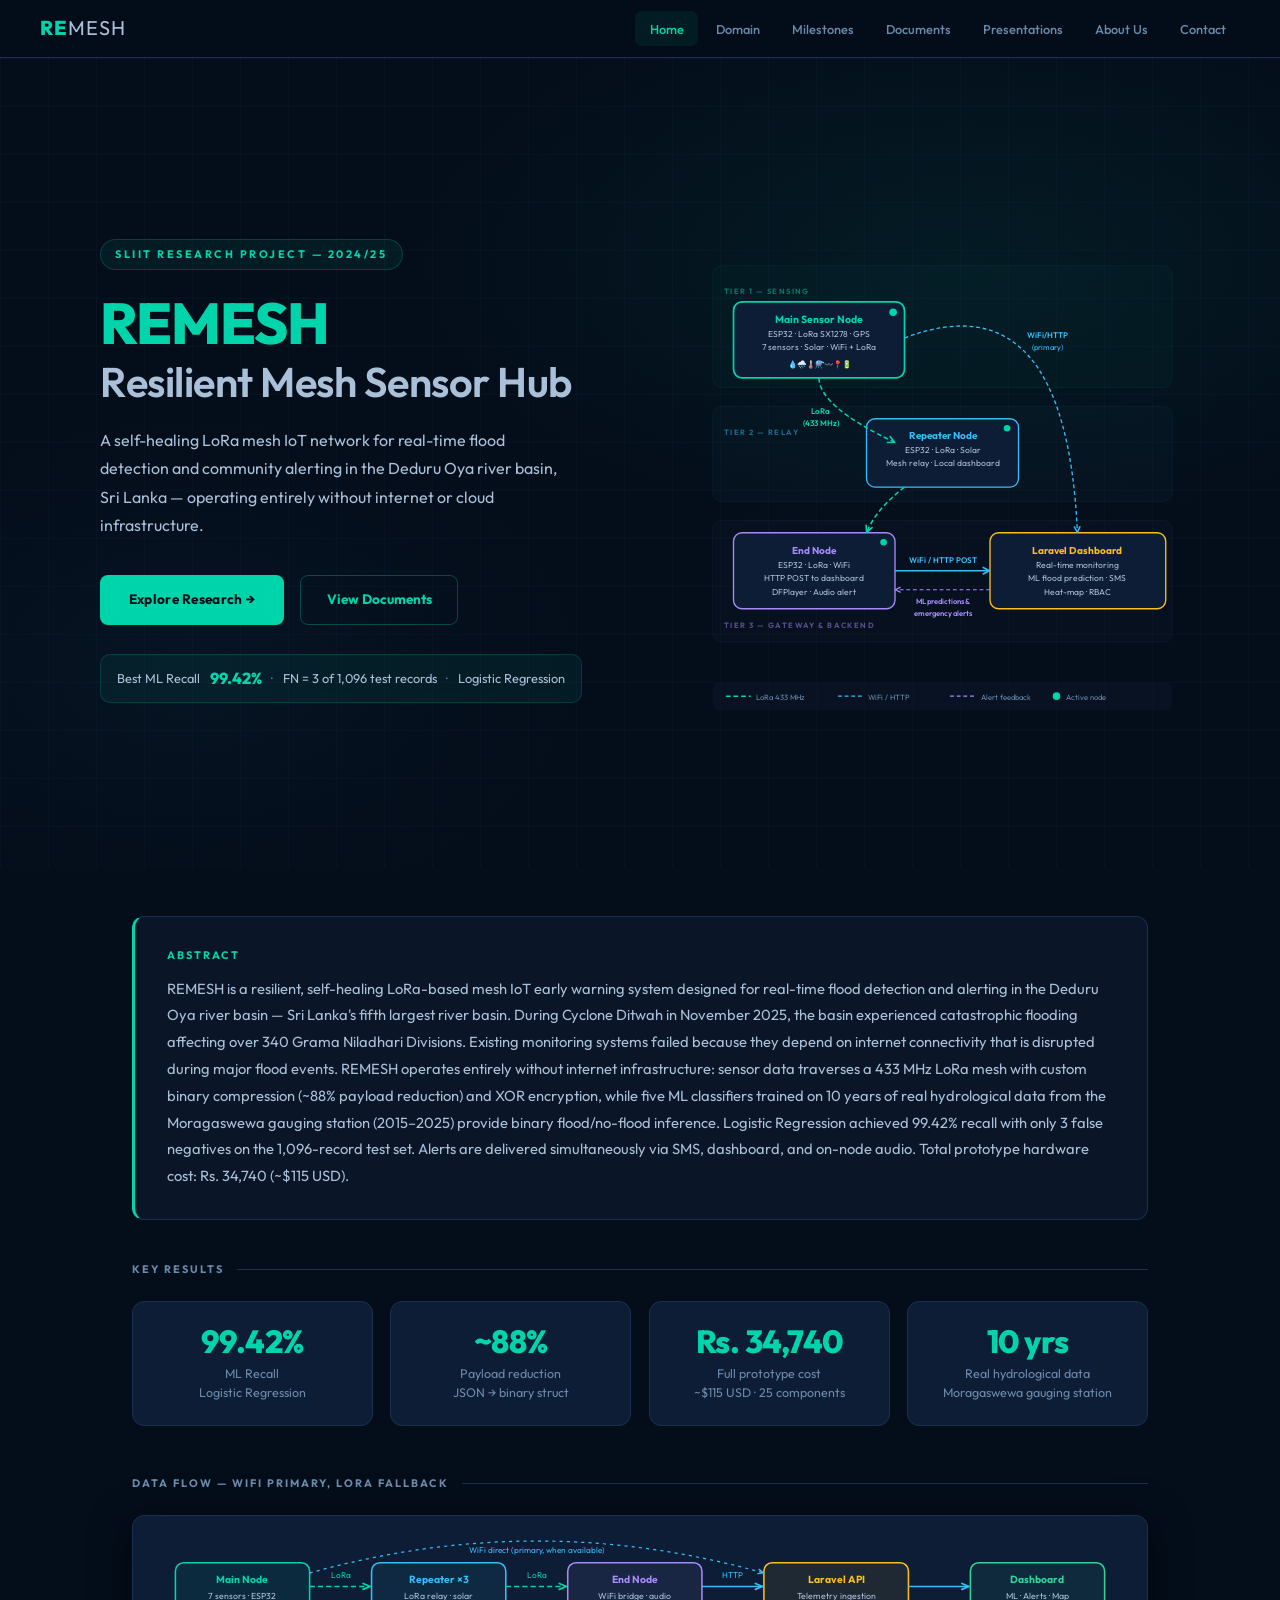
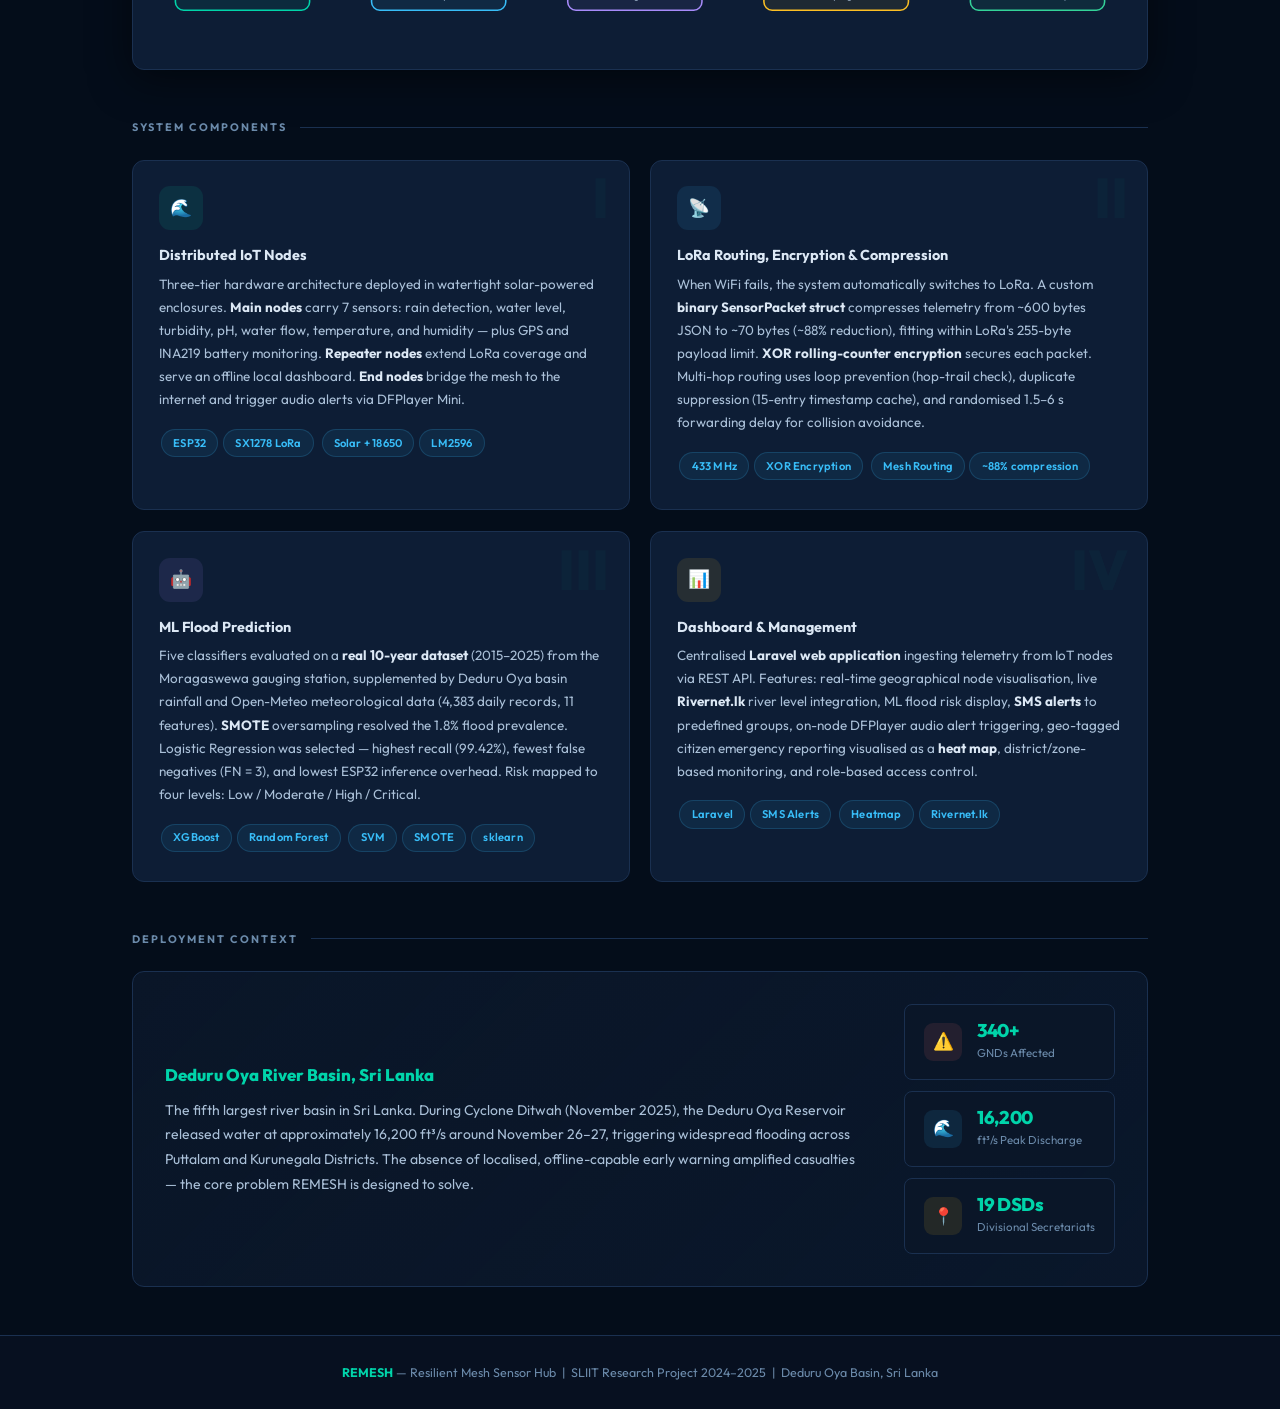
==== index.html @ 6ceeeb62 "remesh-website" ====
<!DOCTYPE html>
<html lang="en">
<head>
<meta charset="UTF-8"/>
<meta name="viewport" content="width=device-width, initial-scale=1.0"/>
<title>REMESH — Resilient LoRa Mesh Flood Early Warning System</title>
<link rel="stylesheet" href="css/style.css"/>
<style>
/* ── HERO ── */
.hero {
  min-height: 90vh;
  display: flex; align-items: center;
  background: var(--navy);
  position: relative; overflow: hidden;
  padding: 5rem 3rem 4rem;
}
.hero::before {
  content:''; position:absolute; inset:0;
  background:
    radial-gradient(ellipse 70% 55% at 75% 25%, rgba(0,212,170,0.07) 0%, transparent 65%),
    radial-gradient(ellipse 45% 45% at 15% 75%, rgba(56,189,248,0.04) 0%, transparent 70%);
  pointer-events:none;
}
.hero::after {
  content:''; position:absolute; inset:0;
  background-image:
    linear-gradient(rgba(26,48,80,0.25) 1px, transparent 1px),
    linear-gradient(90deg, rgba(26,48,80,0.25) 1px, transparent 1px);
  background-size: 48px 48px;
  animation: gridShift 25s linear infinite;
  pointer-events:none; opacity:0.6;
}
@keyframes gridShift { 0%{background-position:0 0;} 100%{background-position:48px 48px;} }

.hero-inner {
  position:relative; z-index:1;
  max-width: 1080px; margin: 0 auto; width:100%;
  display: grid; grid-template-columns: 1.05fr 0.95fr; gap: 5rem; align-items: center;
}

.hero-eyebrow {
  font-size: 0.68rem; font-weight: 700; letter-spacing: 2.5px;
  text-transform: uppercase; color: var(--teal);
  background: rgba(0,212,170,0.08); border: 1px solid rgba(0,212,170,0.2);
  border-radius: 20px; padding: 0.3rem 0.9rem;
  display: inline-block; margin-bottom: 1.4rem;
}

.hero h1 {
  font-family: var(--font-head);
  font-size: clamp(2.2rem, 4.5vw, 3.6rem);
  font-weight: 800; line-height: 1.08;
  margin-bottom: 1.3rem; letter-spacing: -1px;
  color: var(--text);
}
.hero h1 .accent { color: var(--teal); }
.hero h1 .line2 { display: block; font-size: 0.72em; font-weight: 600; color: var(--text2); letter-spacing: -0.5px; margin-top: 0.15em; }

.hero-sub {
  font-size: 1rem; color: var(--text2);
  max-width: 460px; margin-bottom: 2.2rem; line-height: 1.78;
}

.hero-cta { display:flex; gap:1rem; flex-wrap:wrap; }

/* ── ML CALLOUT BADGE ── */
.ml-badge {
  display: inline-flex; align-items: center; gap: 0.6rem;
  background: rgba(0,212,170,0.07); border: 1px solid rgba(0,212,170,0.18);
  border-radius: 10px; padding: 0.6rem 1rem; margin-top: 1.8rem;
  font-size: 0.8rem; color: var(--text2);
}
.ml-badge .val { font-family: var(--font-head); font-weight: 800; font-size: 1rem; color: var(--teal); }

/* ── HERO DIAGRAM AREA ── */
.hero-visual {
  position:relative; z-index:1;
}
.hero-visual svg { width:100%; height:auto; display:block; }

/* ── ABSTRACT ── */
.abstract-box {
  background: var(--panel); border:1px solid var(--border);
  border-left:3px solid var(--teal); border-radius:var(--radius);
  padding:1.8rem 2rem; margin-bottom:2.5rem;
}
.abstract-box .label {
  font-family:var(--font-head); font-weight:700;
  font-size:0.68rem; letter-spacing:2px; text-transform:uppercase;
  color:var(--teal); margin-bottom:0.7rem;
}
.abstract-box p { font-size:0.92rem; color:var(--text2); line-height:1.82; }

/* ── STATS ROW ── */
.stats-row { display:grid; grid-template-columns:repeat(4,1fr); gap:1.1rem; margin-bottom:3rem; }

/* ── COMP GRID ── */
.comp-grid { display:grid; grid-template-columns:repeat(2,1fr); gap:1.3rem; margin-bottom:3rem; }

/* ── CONTEXT BANNER ── */
.context-banner {
  background: linear-gradient(135deg, var(--panel), rgba(13,29,53,0.6));
  border: 1px solid var(--border); border-radius: var(--radius);
  padding: 2rem; display:flex; align-items:center; gap:2.5rem; flex-wrap:wrap;
}

/* ── DATA FLOW DIAGRAM ── */
.flow-section { margin-bottom: 3rem; }

@media (max-width:960px) {
  .hero-inner { grid-template-columns:1fr; gap:2.5rem; }
  .hero-visual { display:none; }
  .stats-row { grid-template-columns:repeat(2,1fr); }
  .comp-grid { grid-template-columns:1fr; }
  .hero { padding:4rem 1.5rem 3rem; }
}
</style>
</head>
<body>

<nav>
  <a href="index.html" class="nav-logo">RE<span>MESH</span></a>
  <ul id="nav-links">
    <li><a href="index.html" class="active">Home</a></li>
    <li><a href="domain.html">Domain</a></li>
    <li><a href="milestones.html">Milestones</a></li>
    <li><a href="documents.html">Documents</a></li>
    <li><a href="presentations.html">Presentations</a></li>
    <li><a href="about.html">About Us</a></li>
    <li><a href="contact.html">Contact</a></li>
  </ul>
  <div class="hamburger" id="hamburger"><span></span><span></span><span></span></div>
</nav>

<!-- ══════════ HERO ══════════ -->
<section class="hero">
  <div class="hero-inner">

    <!-- LEFT TEXT -->
    <div>
      <div class="hero-eyebrow">SLIIT Research Project — 2024/25</div>
      <h1>
        <span class="accent">REMESH</span>
        <span class="line2">Resilient Mesh Sensor Hub</span>
      </h1>
      <p class="hero-sub">
        A self-healing LoRa mesh IoT network for real-time flood detection and
        community alerting in the Deduru Oya river basin, Sri Lanka —
        operating entirely without internet or cloud infrastructure.
      </p>
      <div class="hero-cta">
        <a href="domain.html" class="btn btn-primary">Explore Research →</a>
        <a href="documents.html" class="btn-outline">View Documents</a>
      </div>
      <div class="ml-badge">
        <span>Best ML Recall</span>
        <span class="val">99.42%</span>
        <span style="color:var(--muted);">·</span>
        <span>FN = 3 of 1,096 test records</span>
        <span style="color:var(--muted);">·</span>
        <span>Logistic Regression</span>
      </div>
    </div>

    <!-- RIGHT: HERO SYSTEM DIAGRAM — much larger, cleaner -->
    <div class="hero-visual">
      <svg viewBox="0 0 500 520" xmlns="http://www.w3.org/2000/svg">
        <defs>
          <marker id="am" viewBox="0 0 10 10" refX="9" refY="5" markerWidth="6" markerHeight="6" orient="auto-start-reverse">
            <path d="M1.5 1.5L8.5 5L1.5 8.5" fill="none" stroke="#00d4aa" stroke-width="1.8" stroke-linecap="round" stroke-linejoin="round"/>
          </marker>
          <marker id="ab" viewBox="0 0 10 10" refX="9" refY="5" markerWidth="6" markerHeight="6" orient="auto-start-reverse">
            <path d="M1.5 1.5L8.5 5L1.5 8.5" fill="none" stroke="#38bdf8" stroke-width="1.8" stroke-linecap="round" stroke-linejoin="round"/>
          </marker>
          <marker id="ap" viewBox="0 0 10 10" refX="9" refY="5" markerWidth="6" markerHeight="6" orient="auto-start-reverse">
            <path d="M1.5 1.5L8.5 5L1.5 8.5" fill="none" stroke="#a78bfa" stroke-width="1.8" stroke-linecap="round" stroke-linejoin="round"/>
          </marker>
        </defs>

        <!-- ── TIER LABEL BG BANDS ── -->
        <rect x="8" y="44" width="484" height="128" rx="10" fill="rgba(0,212,170,0.025)" stroke="rgba(0,212,170,0.08)" stroke-width="1"/>
        <rect x="8" y="192" width="484" height="100" rx="10" fill="rgba(56,189,248,0.02)" stroke="rgba(56,189,248,0.07)" stroke-width="1"/>
        <rect x="8" y="312" width="484" height="128" rx="10" fill="rgba(167,139,250,0.02)" stroke="rgba(167,139,250,0.07)" stroke-width="1"/>

        <!-- TIER LABELS -->
        <text x="20" y="74" fill="rgba(0,212,170,0.5)" font-size="8" font-family="Outfit,sans-serif" font-weight="700" letter-spacing="1.5">TIER 1 — SENSING</text>
        <text x="20" y="222" fill="rgba(56,189,248,0.5)" font-size="8" font-family="Outfit,sans-serif" font-weight="700" letter-spacing="1.5">TIER 2 — RELAY</text>
        <text x="20" y="425" fill="rgba(167,139,250,0.5)" font-size="8" font-family="Outfit,sans-serif" font-weight="700" letter-spacing="1.5">TIER 3 — GATEWAY &amp; BACKEND</text>

        <!-- ══ MAIN NODE (Tier 1) ══ -->
        <rect x="30" y="82" width="180" height="80" rx="9" fill="#0d1d35" stroke="#00d4aa" stroke-width="1.8"/>
        <text x="120" y="104" text-anchor="middle" fill="#00d4aa" font-size="11" font-family="Outfit,sans-serif" font-weight="700">Main Sensor Node</text>
        <text x="120" y="119" text-anchor="middle" fill="#aac0d8" font-size="9" font-family="Outfit,sans-serif">ESP32 · LoRa SX1278 · GPS</text>
        <text x="120" y="133" text-anchor="middle" fill="#aac0d8" font-size="9" font-family="Outfit,sans-serif">7 sensors · Solar · WiFi + LoRa</text>
        <text x="120" y="150" text-anchor="middle" fill="#6b8aaa" font-size="8" font-family="Outfit,sans-serif">💧🌧️🌡️⚗️〰️📍🔋</text>
        <circle cx="198" cy="93" r="4" fill="#00d4aa" class="pulse"/>

        <!-- ══ REPEATER NODE (Tier 2) ══ -->
        <rect x="170" y="205" width="160" height="72" rx="9" fill="#0d1d35" stroke="#38bdf8" stroke-width="1.4"/>
        <text x="250" y="226" text-anchor="middle" fill="#38bdf8" font-size="10.5" font-family="Outfit,sans-serif" font-weight="700">Repeater Node</text>
        <text x="250" y="241" text-anchor="middle" fill="#aac0d8" font-size="9" font-family="Outfit,sans-serif">ESP32 · LoRa · Solar</text>
        <text x="250" y="255" text-anchor="middle" fill="#aac0d8" font-size="9" font-family="Outfit,sans-serif">Mesh relay · Local dashboard</text>
        <circle cx="318" cy="215" r="3.5" fill="#00d4aa" class="pulse" style="animation-delay:0.6s"/>

        <!-- ══ END NODE (Tier 3, left) ══ -->
        <rect x="30" y="325" width="170" height="80" rx="9" fill="#0d1d35" stroke="#a78bfa" stroke-width="1.4"/>
        <text x="115" y="347" text-anchor="middle" fill="#a78bfa" font-size="10.5" font-family="Outfit,sans-serif" font-weight="700">End Node</text>
        <text x="115" y="362" text-anchor="middle" fill="#aac0d8" font-size="9" font-family="Outfit,sans-serif">ESP32 · LoRa · WiFi</text>
        <text x="115" y="376" text-anchor="middle" fill="#aac0d8" font-size="9" font-family="Outfit,sans-serif">HTTP POST to dashboard</text>
        <text x="115" y="390" text-anchor="middle" fill="#aac0d8" font-size="9" font-family="Outfit,sans-serif">DFPlayer · Audio alert</text>
        <circle cx="188" cy="335" r="3.5" fill="#00d4aa" class="pulse" style="animation-delay:1.1s"/>

        <!-- ══ DASHBOARD (Tier 3, right) ══ -->
        <rect x="300" y="325" width="185" height="80" rx="9" fill="#0d1d35" stroke="#fbbf24" stroke-width="1.4"/>
        <text x="392" y="347" text-anchor="middle" fill="#fbbf24" font-size="10.5" font-family="Outfit,sans-serif" font-weight="700">Laravel Dashboard</text>
        <text x="392" y="362" text-anchor="middle" fill="#aac0d8" font-size="9" font-family="Outfit,sans-serif">Real-time monitoring</text>
        <text x="392" y="376" text-anchor="middle" fill="#aac0d8" font-size="9" font-family="Outfit,sans-serif">ML flood prediction · SMS</text>
        <text x="392" y="390" text-anchor="middle" fill="#aac0d8" font-size="9" font-family="Outfit,sans-serif">Heat-map · RBAC</text>

        <!-- ══ CONNECTIONS ══ -->
        <!-- Main → Repeater: LoRa (dashed teal) -->
        <path d="M 120 162 Q 120 192 200 230" fill="none" stroke="#00d4aa" stroke-width="1.6" stroke-dasharray="5 3" marker-end="url(#am)"/>
        <text x="122" y="200" fill="#00d4aa" font-size="8.5" font-family="Outfit,sans-serif" font-weight="600" text-anchor="middle">LoRa</text>
        <text x="122" y="213" fill="#00d4aa" font-size="8.5" font-family="Outfit,sans-serif" font-weight="600" text-anchor="middle">(433 MHz)</text>

        <!-- Repeater → End Node: LoRa -->
        <path d="M 210 277 Q 180 300 170 325" fill="none" stroke="#00d4aa" stroke-width="1.6" stroke-dasharray="5 3" marker-end="url(#am)"/>

        <!-- Main → Dashboard: WiFi primary (blue dashed arc) -->
        <path d="M 210 120 Q 380 55 392 325" fill="none" stroke="#38bdf8" stroke-width="1.4" stroke-dasharray="4 3" marker-end="url(#ab)"/>
        <text x="360" y="120" fill="#38bdf8" font-size="8.5" font-family="Outfit,sans-serif" font-weight="600" text-anchor="middle">WiFi/HTTP</text>
        <text x="360" y="133" fill="#38bdf8" font-size="8" font-family="Outfit,sans-serif" text-anchor="middle">(primary)</text>

        <!-- End Node → Dashboard: WiFi -->
        <line x1="200" y1="365" x2="300" y2="365" stroke="#38bdf8" stroke-width="1.6" marker-end="url(#ab)"/>
        <text x="250" y="357" fill="#38bdf8" font-size="8.5" font-family="Outfit,sans-serif" font-weight="600" text-anchor="middle">WiFi / HTTP POST</text>

        <!-- ML feedback arc (purple) -->
        <line x2="200" y2="385" x1="300" y1="385" fill="none" stroke="#a78bfa" stroke-width="1.2" stroke-dasharray="4 3" marker-end="url(#ap)"/>
        <text x="250" y="400" fill="#a78bfa" font-size="8" font-family="Outfit,sans-serif" font-weight="600" text-anchor="middle">ML predictions &amp;</text>
        <text x="250" y="413" fill="#a78bfa" font-size="8" font-family="Outfit,sans-serif" font-weight="600" text-anchor="middle">emergency alerts</text>

        <!-- ══ LEGEND ══ -->
        <rect x="8" y="482" width="484" height="30" rx="7" fill="rgba(10,22,40,0.6)"/>
        <line x1="22" y1="497" x2="48" y2="497" stroke="#00d4aa" stroke-width="1.6" stroke-dasharray="5 3"/>
        <text x="54" y="501" fill="#6b8aaa" font-size="8" font-family="Outfit,sans-serif">LoRa 433 MHz</text>
        <line x1="140" y1="497" x2="166" y2="497" stroke="#38bdf8" stroke-width="1.4" stroke-dasharray="4 3"/>
        <text x="172" y="501" fill="#6b8aaa" font-size="8" font-family="Outfit,sans-serif">WiFi / HTTP</text>
        <line x1="258" y1="497" x2="284" y2="497" stroke="#a78bfa" stroke-width="1.2" stroke-dasharray="4 3"/>
        <text x="290" y="501" fill="#6b8aaa" font-size="8" font-family="Outfit,sans-serif">Alert feedback</text>
        <circle cx="370" cy="497" r="4" fill="#00d4aa" class="pulse"/>
        <text x="380" y="501" fill="#6b8aaa" font-size="8" font-family="Outfit,sans-serif">Active node</text>
      </svg>
    </div>

  </div>
</section>

<!-- ══════════ MAIN CONTENT ══════════ -->
<div class="container">

  <!-- Abstract -->
  <div class="abstract-box">
    <div class="label">Abstract</div>
    <p>
      REMESH is a resilient, self-healing LoRa-based mesh IoT early warning system designed for
      real-time flood detection and alerting in the Deduru Oya river basin — Sri Lanka's fifth
      largest river basin. During Cyclone Ditwah in November 2025, the basin experienced
      catastrophic flooding affecting over 340 Grama Niladhari Divisions. Existing monitoring
      systems failed because they depend on internet connectivity that is disrupted during major
      flood events. REMESH operates entirely without internet infrastructure: sensor data traverses
      a 433 MHz LoRa mesh with custom binary compression (~88% payload reduction) and XOR
      encryption, while five ML classifiers trained on 10 years of real hydrological data from
      the Moragaswewa gauging station (2015–2025) provide binary flood/no-flood inference.
      Logistic Regression achieved 99.42% recall with only 3 false negatives on the 1,096-record
      test set. Alerts are delivered simultaneously via SMS, dashboard, and on-node audio.
      Total prototype hardware cost: Rs. 34,740 (~$115 USD).
    </p>
  </div>

  <!-- Key metrics -->
  <div class="section-title">Key Results</div>
  <div class="stats-row">
    <div class="stat-card">
      <div class="num">99.42%</div>
      <div class="desc">ML Recall<br/>Logistic Regression</div>
    </div>
    <div class="stat-card">
      <div class="num">~88%</div>
      <div class="desc">Payload reduction<br/>JSON → binary struct</div>
    </div>
    <div class="stat-card">
      <div class="num">Rs. 34,740</div>
      <div class="desc">Full prototype cost<br/>~$115 USD · 25 components</div>
    </div>
    <div class="stat-card">
      <div class="num">10 yrs</div>
      <div class="desc">Real hydrological data<br/>Moragaswewa gauging station</div>
    </div>
  </div>

  <!-- Data flow diagram -->
  <div class="section-title">Data Flow — WiFi Primary, LoRa Fallback</div>
  <div class="flow-section">
    <div class="card" style="padding:1.5rem 2rem 1.8rem;">
      <svg viewBox="0 0 920 90" xmlns="http://www.w3.org/2000/svg" style="width:100%;height:auto;">
        <defs>
          <marker id="fa" viewBox="0 0 10 10" refX="9" refY="5" markerWidth="6" markerHeight="6" orient="auto-start-reverse">
            <path d="M1.5 2L8.5 5L1.5 8" fill="none" stroke="#00d4aa" stroke-width="1.8" stroke-linecap="round" stroke-linejoin="round"/>
          </marker>
          <marker id="fb" viewBox="0 0 10 10" refX="9" refY="5" markerWidth="6" markerHeight="6" orient="auto-start-reverse">
            <path d="M1.5 2L8.5 5L1.5 8" fill="none" stroke="#38bdf8" stroke-width="1.8" stroke-linecap="round" stroke-linejoin="round"/>
          </marker>
        </defs>

        <!-- nodes -->
        <rect x="10"  y="22" width="130" height="46" rx="8" fill="rgba(0,212,170,0.07)"  stroke="#00d4aa" stroke-width="1.5"/>
        <text x="75"  y="42" text-anchor="middle" fill="#00d4aa"  font-size="10" font-family="Outfit,sans-serif" font-weight="700">Main Node</text>
        <text x="75"  y="57" text-anchor="middle" fill="#aac0d8" font-size="8.5" font-family="Outfit,sans-serif">7 sensors · ESP32</text>

        <rect x="200" y="22" width="130" height="46" rx="8" fill="rgba(56,189,248,0.07)"  stroke="#38bdf8" stroke-width="1.5"/>
        <text x="265" y="42" text-anchor="middle" fill="#38bdf8" font-size="10" font-family="Outfit,sans-serif" font-weight="700">Repeater ×3</text>
        <text x="265" y="57" text-anchor="middle" fill="#aac0d8" font-size="8.5" font-family="Outfit,sans-serif">LoRa relay · solar</text>

        <rect x="390" y="22" width="130" height="46" rx="8" fill="rgba(167,139,250,0.07)" stroke="#a78bfa" stroke-width="1.5"/>
        <text x="455" y="42" text-anchor="middle" fill="#a78bfa" font-size="10" font-family="Outfit,sans-serif" font-weight="700">End Node</text>
        <text x="455" y="57" text-anchor="middle" fill="#aac0d8" font-size="8.5" font-family="Outfit,sans-serif">WiFi bridge · audio</text>

        <rect x="580" y="22" width="140" height="46" rx="8" fill="rgba(251,191,36,0.07)"  stroke="#fbbf24" stroke-width="1.5"/>
        <text x="650" y="42" text-anchor="middle" fill="#fbbf24" font-size="10" font-family="Outfit,sans-serif" font-weight="700">Laravel API</text>
        <text x="650" y="57" text-anchor="middle" fill="#aac0d8" font-size="8.5" font-family="Outfit,sans-serif">Telemetry ingestion</text>

        <rect x="780" y="22" width="130" height="46" rx="8" fill="rgba(52,211,153,0.07)"   stroke="#34d399" stroke-width="1.5"/>
        <text x="845" y="42" text-anchor="middle" fill="#34d399" font-size="10" font-family="Outfit,sans-serif" font-weight="700">Dashboard</text>
        <text x="845" y="57" text-anchor="middle" fill="#aac0d8" font-size="8.5" font-family="Outfit,sans-serif">ML · Alerts · Map</text>

        <!-- arrows -->
        <line x1="140" y1="45" x2="199" y2="45" stroke="#00d4aa" stroke-width="1.6" stroke-dasharray="5 3" marker-end="url(#fa)"/>
        <text x="170" y="37" fill="#00d4aa" font-size="8" font-family="Outfit,sans-serif" text-anchor="middle">LoRa</text>

        <line x1="330" y1="45" x2="389" y2="45" stroke="#00d4aa" stroke-width="1.6" stroke-dasharray="5 3" marker-end="url(#fa)"/>
        <text x="360" y="37" fill="#00d4aa" font-size="8" font-family="Outfit,sans-serif" text-anchor="middle">LoRa</text>

        <line x1="520" y1="45" x2="579" y2="45" stroke="#38bdf8" stroke-width="1.6" marker-end="url(#fb)"/>
        <text x="550" y="37" fill="#38bdf8" font-size="8" font-family="Outfit,sans-serif" text-anchor="middle">HTTP</text>

        <line x1="720" y1="45" x2="779" y2="45" stroke="#38bdf8" stroke-width="1.6" marker-end="url(#fb)"/>

        <!-- WiFi direct bypass arc -->
        <path d="M 140 32 Q 360 -30 580 32" fill="none" stroke="#38bdf8" stroke-width="1.2" stroke-dasharray="3 4" marker-end="url(#fb)"/>
        <text x="360" y="13" fill="#38bdf8" font-size="8" font-family="Outfit,sans-serif" text-anchor="middle">WiFi direct (primary, when available)</text>
      </svg>
    </div>
  </div>

  <!-- 4 components -->
  <div class="section-title">System Components</div>
  <div class="comp-grid">

    <div class="comp-card" data-num="I">
      <div class="comp-icon" style="background:rgba(0,212,170,0.1);">🌊</div>
      <h3>Distributed IoT Nodes</h3>
      <p>
        Three-tier hardware architecture deployed in watertight solar-powered enclosures.
        <strong style="color:var(--text);">Main nodes</strong> carry 7 sensors: rain detection, water level,
        turbidity, pH, water flow, temperature, and humidity — plus GPS and INA219 battery monitoring.
        <strong style="color:var(--text);">Repeater nodes</strong> extend LoRa coverage and serve an offline
        local dashboard. <strong style="color:var(--text);">End nodes</strong> bridge the mesh to the internet
        and trigger audio alerts via DFPlayer Mini.
      </p>
      <div style="margin-top:0.9rem;">
        <span class="tech-tag">ESP32</span><span class="tech-tag">SX1278 LoRa</span>
        <span class="tech-tag">Solar + 18650</span><span class="tech-tag">LM2596</span>
      </div>
    </div>

    <div class="comp-card" data-num="II">
      <div class="comp-icon" style="background:rgba(56,189,248,0.1);">📡</div>
      <h3>LoRa Routing, Encryption &amp; Compression</h3>
      <p>
        When WiFi fails, the system automatically switches to LoRa. A custom
        <strong style="color:var(--text);">binary SensorPacket struct</strong> compresses telemetry from
        ~600 bytes JSON to ~70 bytes (~88% reduction), fitting within LoRa's 255-byte payload limit.
        <strong style="color:var(--text);">XOR rolling-counter encryption</strong> secures each packet.
        Multi-hop routing uses loop prevention (hop-trail check), duplicate suppression (15-entry timestamp cache),
        and randomised 1.5–6 s forwarding delay for collision avoidance.
      </p>
      <div style="margin-top:0.9rem;">
        <span class="tech-tag">433 MHz</span><span class="tech-tag">XOR Encryption</span>
        <span class="tech-tag">Mesh Routing</span><span class="tech-tag">~88% compression</span>
      </div>
    </div>

    <div class="comp-card" data-num="III">
      <div class="comp-icon" style="background:rgba(167,139,250,0.1);">🤖</div>
      <h3>ML Flood Prediction</h3>
      <p>
        Five classifiers evaluated on a <strong style="color:var(--text);">real 10-year dataset</strong>
        (2015–2025) from the Moragaswewa gauging station, supplemented by Deduru Oya basin rainfall and
        Open-Meteo meteorological data (4,383 daily records, 11 features).
        <strong style="color:var(--text);">SMOTE</strong> oversampling resolved the 1.8% flood prevalence.
        Logistic Regression was selected — highest recall (99.42%), fewest false negatives (FN = 3),
        and lowest ESP32 inference overhead. Risk mapped to four levels: Low / Moderate / High / Critical.
      </p>
      <div style="margin-top:0.9rem;">
        <span class="tech-tag">XGBoost</span><span class="tech-tag">Random Forest</span>
        <span class="tech-tag">SVM</span><span class="tech-tag">SMOTE</span><span class="tech-tag">sklearn</span>
      </div>
    </div>

    <div class="comp-card" data-num="IV">
      <div class="comp-icon" style="background:rgba(251,191,36,0.1);">📊</div>
      <h3>Dashboard &amp; Management</h3>
      <p>
        Centralised <strong style="color:var(--text);">Laravel web application</strong> ingesting telemetry
        from IoT nodes via REST API. Features: real-time geographical node visualisation, live
        <strong style="color:var(--text);">Rivernet.lk</strong> river level integration, ML flood risk
        display, <strong style="color:var(--text);">SMS alerts</strong> to predefined groups,
        on-node DFPlayer audio alert triggering, geo-tagged citizen emergency reporting visualised as
        a <strong style="color:var(--text);">heat map</strong>, district/zone-based monitoring,
        and role-based access control.
      </p>
      <div style="margin-top:0.9rem;">
        <span class="tech-tag">Laravel</span><span class="tech-tag">SMS Alerts</span>
        <span class="tech-tag">Heatmap</span><span class="tech-tag">Rivernet.lk</span>
      </div>
    </div>

  </div>

  <!-- Deployment context -->
  <div class="section-title">Deployment Context</div>
  <div class="context-banner">
    <div style="flex:1;min-width:260px;">
      <div style="font-family:var(--font-head);font-weight:800;font-size:1.05rem;color:var(--teal);margin-bottom:0.5rem;">
        Deduru Oya River Basin, Sri Lanka
      </div>
      <p style="color:var(--text2);font-size:0.875rem;line-height:1.78;">
        The fifth largest river basin in Sri Lanka. During Cyclone Ditwah (November 2025), the
        Deduru Oya Reservoir released water at approximately 16,200 ft³/s around November 26–27,
        triggering widespread flooding across Puttalam and Kurunegala Districts. The absence of
        localised, offline-capable early warning amplified casualties — the core problem REMESH
        is designed to solve.
      </p>
    </div>
    <div style="display:flex;flex-direction:column;gap:0.7rem;min-width:200px;">
      <div class="stat-pill">
        <div class="icon" style="background:rgba(248,113,113,0.1);">⚠️</div>
        <div><div class="val">340+</div><div class="lbl">GNDs Affected</div></div>
      </div>
      <div class="stat-pill">
        <div class="icon" style="background:rgba(56,189,248,0.1);">🌊</div>
        <div><div class="val">16,200</div><div class="lbl">ft³/s Peak Discharge</div></div>
      </div>
      <div class="stat-pill">
        <div class="icon" style="background:rgba(251,191,36,0.1);">📍</div>
        <div><div class="val">19 DSDs</div><div class="lbl">Divisional Secretariats</div></div>
      </div>
    </div>
  </div>

</div>

<footer>
  <strong>REMESH</strong> — Resilient Mesh Sensor Hub &nbsp;|&nbsp;
  SLIIT Research Project 2024–2025 &nbsp;|&nbsp;
  Deduru Oya Basin, Sri Lanka
</footer>

<script src="js/main.js"></script>
</body>
</html>
---- css/style.css ----
@import url('https://fonts.googleapis.com/css2?family=Outfit:wght@300;400;500;600;700;800&family=JetBrains+Mono:wght@400;500&display=swap');

:root {
  --navy:    #040d1a;
  --deep:    #071020;
  --panel:   #0a1628;
  --card:    #0d1d35;
  --card2:   #102040;
  --border:  #1a3050;
  --border2: #234570;
  --teal:    #00d4aa;
  --teal2:   #00b391;
  --cyan:    #38bdf8;
  --amber:   #fbbf24;
  --red:     #f87171;
  --purple:  #a78bfa;
  --green:   #34d399;
  --text:    #dce8f5;
  --text2:   #aac0d8;
  --muted:   #6b8aaa;
  --font-head: 'Outfit', sans-serif;
  --font-body: 'Outfit', sans-serif;
  --font-mono: 'JetBrains Mono', monospace;
  --radius:  12px;
  --radius2: 8px;
  --shadow:  0 8px 40px rgba(0,0,0,0.5);
}

*,*::before,*::after{margin:0;padding:0;box-sizing:border-box;}
html{scroll-behavior:smooth;font-size:16px;}
body{background:var(--navy);color:var(--text);font-family:var(--font-body);font-size:0.9375rem;line-height:1.72;-webkit-font-smoothing:antialiased;}

/* NAV */
nav{position:sticky;top:0;z-index:100;background:rgba(4,13,26,0.95);backdrop-filter:blur(18px);border-bottom:1px solid var(--border);display:flex;align-items:center;justify-content:space-between;padding:0 2.5rem;height:58px;}
.nav-logo{font-family:var(--font-head);font-weight:800;font-size:1.25rem;color:var(--teal);letter-spacing:1px;text-decoration:none;}
.nav-logo span{color:var(--text2);font-weight:400;}
nav ul{list-style:none;display:flex;gap:0.2rem;}
nav ul li a{display:block;padding:0.4rem 0.9rem;font-size:0.8rem;font-weight:500;color:var(--muted);text-decoration:none;border-radius:7px;transition:all 0.18s;}
nav ul li a:hover,nav ul li a.active{color:var(--teal);background:rgba(0,212,170,0.08);}
.hamburger{display:none;flex-direction:column;gap:5px;cursor:pointer;}
.hamburger span{display:block;width:22px;height:2px;background:var(--muted);border-radius:2px;transition:0.3s;}

/* PAGE HEADER */
.page-header{background:linear-gradient(160deg,var(--deep) 0%,var(--panel) 100%);border-bottom:1px solid var(--border);padding:4rem 3rem 3rem;position:relative;overflow:hidden;}
.page-header::before{content:'';position:absolute;inset:0;background:radial-gradient(ellipse 55% 60% at 90% 20%,rgba(0,212,170,0.06) 0%,transparent 65%);pointer-events:none;}
.page-header .tag{display:inline-block;font-size:0.68rem;font-weight:700;letter-spacing:2px;text-transform:uppercase;color:var(--teal);background:rgba(0,212,170,0.08);border:1px solid rgba(0,212,170,0.18);border-radius:20px;padding:0.28rem 0.9rem;margin-bottom:1rem;}
.page-header h1{font-family:var(--font-head);font-size:clamp(1.7rem,3vw,2.5rem);font-weight:800;line-height:1.15;color:var(--text);margin-bottom:0.7rem;letter-spacing:-0.5px;}
.page-header p{color:var(--muted);font-size:0.92rem;max-width:560px;line-height:1.75;}

/* CONTAINER */
.container{max-width:1080px;margin:0 auto;padding:3rem 2rem;}

/* SECTION TITLE */
.section-title{font-family:var(--font-head);font-size:0.68rem;font-weight:700;letter-spacing:2px;text-transform:uppercase;color:var(--muted);display:flex;align-items:center;gap:0.8rem;margin-bottom:1.4rem;margin-top:0.5rem;}
.section-title::after{content:'';flex:1;height:1px;background:var(--border);}

/* CARD */
.card{background:var(--card);border:1px solid var(--border);border-radius:var(--radius);padding:1.6rem 2rem;box-shadow:var(--shadow);}
.card h2{font-family:var(--font-head);font-size:1rem;font-weight:700;color:var(--teal);margin-bottom:0.8rem;}
.card p{color:var(--text2);font-size:0.875rem;line-height:1.75;}

/* GRIDS */
.grid-2{display:grid;grid-template-columns:1fr 1fr;gap:1.5rem;}
.grid-3{display:grid;grid-template-columns:repeat(3,1fr);gap:1.3rem;}
.grid-4{display:grid;grid-template-columns:repeat(4,1fr);gap:1.2rem;}

/* STAT CARD */
.stat-card{background:var(--card);border:1px solid var(--border);border-radius:var(--radius);padding:1.4rem 1.2rem;text-align:center;transition:border-color 0.2s,transform 0.2s;}
.stat-card:hover{border-color:var(--teal);transform:translateY(-2px);}
.stat-card .num{font-family:var(--font-head);font-weight:800;font-size:2rem;color:var(--teal);line-height:1.1;margin-bottom:0.35rem;letter-spacing:-0.5px;}
.stat-card .desc{font-size:0.78rem;color:var(--muted);line-height:1.5;}

/* STAT PILL */
.stat-pill{display:flex;align-items:center;gap:0.9rem;background:var(--panel);border:1px solid var(--border);border-radius:var(--radius2);padding:1rem 1.2rem;}
.stat-pill .icon{width:38px;height:38px;border-radius:9px;display:flex;align-items:center;justify-content:center;font-size:1.05rem;flex-shrink:0;}
.stat-pill .val{font-family:var(--font-head);font-size:1.15rem;font-weight:800;color:var(--teal);line-height:1.1;letter-spacing:-0.3px;}
.stat-pill .lbl{font-size:0.72rem;color:var(--muted);margin-top:2px;}

/* PLACEHOLDER */
.img-placeholder{background:var(--panel);border:2px dashed var(--border);border-radius:var(--radius);display:flex;flex-direction:column;align-items:center;justify-content:center;color:var(--muted);font-size:0.78rem;text-align:center;gap:0.5rem;min-height:180px;}
.img-placeholder .ph-icon{font-size:2rem;opacity:0.3;}

/* DOC LINK */
.doc-link{display:flex;align-items:center;gap:1rem;background:var(--panel);border:1px solid var(--border);border-radius:var(--radius2);padding:1rem 1.2rem;text-decoration:none;transition:all 0.18s;cursor:pointer;}
.doc-link:hover{border-color:var(--teal);background:rgba(0,212,170,0.03);}
.doc-link .doc-icon{width:40px;height:40px;border-radius:9px;background:rgba(0,212,170,0.08);display:flex;align-items:center;justify-content:center;font-size:1.1rem;flex-shrink:0;}
.doc-link .doc-name{font-family:var(--font-head);font-weight:600;font-size:0.875rem;color:var(--text);}
.doc-link .doc-meta{font-size:0.75rem;color:var(--muted);margin-top:2px;}
.doc-link .doc-badge{margin-left:auto;font-size:0.68rem;padding:0.22rem 0.65rem;border-radius:20px;font-weight:700;flex-shrink:0;}
.badge-ready{background:rgba(0,212,170,0.1);color:var(--teal);}
.badge-pending{background:rgba(251,191,36,0.1);color:var(--amber);}

/* TECH TAG */
.tech-tag{display:inline-block;font-size:0.7rem;font-weight:600;padding:0.22rem 0.7rem;border-radius:20px;background:rgba(56,189,248,0.08);color:var(--cyan);border:1px solid rgba(56,189,248,0.18);margin:0.2rem 0.15rem;letter-spacing:0.2px;}

/* MILESTONE */
.milestone-item{background:var(--card);border:1px solid var(--border);border-radius:var(--radius);overflow:hidden;margin-bottom:0.9rem;}
.milestone-head{display:flex;align-items:center;gap:1rem;padding:1.1rem 1.5rem;cursor:pointer;transition:background 0.18s;}
.milestone-head:hover{background:rgba(255,255,255,0.015);}
.milestone-num{font-family:var(--font-head);font-weight:800;font-size:0.9rem;color:var(--teal);width:28px;flex-shrink:0;}
.milestone-title{font-family:var(--font-head);font-weight:600;font-size:0.9rem;color:var(--text);flex:1;}
.milestone-date{font-size:0.73rem;color:var(--muted);}
.milestone-status{font-size:0.68rem;font-weight:700;padding:0.22rem 0.75rem;border-radius:20px;}
.status-done{background:rgba(0,212,170,0.1);color:var(--teal);}
.status-pending{background:rgba(251,191,36,0.1);color:var(--amber);}
.status-upcoming{background:rgba(56,189,248,0.1);color:var(--cyan);}
.milestone-body{display:none;padding:0 1.5rem 1.3rem;border-top:1px solid var(--border);}
.milestone-body.open{display:block;}
.milestone-body p{color:var(--text2);font-size:0.86rem;margin-top:0.9rem;line-height:1.75;}
.milestone-meta{display:flex;gap:2rem;margin-top:0.9rem;flex-wrap:wrap;}
.milestone-meta span{font-size:0.78rem;color:var(--muted);}
.milestone-meta strong{color:var(--text);}
.marks-badge{display:inline-block;font-size:0.7rem;font-weight:700;background:rgba(56,189,248,0.08);color:var(--cyan);border:1px solid rgba(56,189,248,0.18);border-radius:20px;padding:0.2rem 0.65rem;}

/* TEAM CARD */
.team-card{background:var(--card);border:1px solid var(--border);border-radius:var(--radius);overflow:hidden;text-align:center;transition:transform 0.22s,border-color 0.22s;}
.team-card:hover{transform:translateY(-4px);border-color:var(--teal);}
.team-info{padding:1.2rem 1rem;}
.team-info h3{font-family:var(--font-head);font-weight:700;font-size:0.9rem;color:var(--text);margin-bottom:0.2rem;}
.team-info .role{font-size:0.72rem;color:var(--teal);font-weight:600;margin-bottom:0.6rem;}
.team-info .email{font-size:0.73rem;color:var(--muted);text-decoration:none;display:block;}
.team-info .email:hover{color:var(--teal);}

/* FORM */
.form-group{margin-bottom:1.15rem;}
.form-group label{display:block;font-size:0.78rem;font-weight:600;color:var(--text2);margin-bottom:0.4rem;}
.form-group input,.form-group textarea,.form-group select{width:100%;background:var(--panel);border:1px solid var(--border);border-radius:var(--radius2);color:var(--text);font-family:var(--font-body);font-size:0.875rem;padding:0.75rem 1rem;outline:none;transition:border-color 0.18s;}
.form-group input:focus,.form-group textarea:focus{border-color:var(--teal);}
.form-group textarea{min-height:120px;resize:vertical;}

/* BUTTONS */
.btn{display:inline-flex;align-items:center;gap:0.5rem;font-family:var(--font-head);font-weight:700;font-size:0.85rem;letter-spacing:0.3px;padding:0.78rem 1.8rem;border-radius:var(--radius2);border:none;cursor:pointer;transition:all 0.2s;text-decoration:none;}
.btn-primary{background:var(--teal);color:var(--navy);}
.btn-primary:hover{background:var(--teal2);transform:translateY(-1px);}
.btn-outline{display:inline-flex;align-items:center;gap:0.5rem;font-family:var(--font-head);font-weight:700;font-size:0.85rem;padding:0.78rem 1.6rem;border-radius:var(--radius2);border:1px solid rgba(0,212,170,0.3);color:var(--teal);background:transparent;cursor:pointer;text-decoration:none;transition:all 0.2s;}
.btn-outline:hover{background:rgba(0,212,170,0.07);border-color:var(--teal);}

/* BOXES */
.abstract-box{background:var(--panel);border:1px solid var(--border);border-left:3px solid var(--teal);border-radius:var(--radius);padding:1.7rem 2rem;margin-bottom:2.5rem;}
.abstract-box .label{font-family:var(--font-head);font-weight:700;font-size:0.68rem;letter-spacing:2px;text-transform:uppercase;color:var(--teal);margin-bottom:0.65rem;}
.abstract-box p{font-size:0.9rem;color:var(--text2);line-height:1.82;}
.highlight-box{background:linear-gradient(135deg,rgba(0,212,170,0.05),rgba(56,189,248,0.03));border:1px solid rgba(0,212,170,0.18);border-radius:var(--radius);padding:1.7rem 2rem;margin-bottom:2rem;}
.highlight-box h2{font-family:var(--font-head);font-weight:800;font-size:0.95rem;color:var(--teal);margin-bottom:0.7rem;}
.highlight-box p{font-size:0.88rem;color:var(--text2);line-height:1.8;}
.problem-box{background:rgba(248,113,113,0.03);border:1px solid rgba(248,113,113,0.18);border-left:3px solid var(--red);border-radius:var(--radius);padding:1.6rem 2rem;margin-bottom:2rem;}
.problem-box h2{font-family:var(--font-head);font-weight:700;color:var(--red);font-size:0.9rem;margin-bottom:0.6rem;}
.problem-box p{font-size:0.88rem;color:var(--text2);line-height:1.8;}

/* OBJ LIST */
.obj-list{list-style:none;display:flex;flex-direction:column;gap:0.75rem;}
.obj-list li{display:flex;align-items:flex-start;gap:0.9rem;background:var(--panel);border:1px solid var(--border);border-radius:var(--radius2);padding:0.95rem 1.2rem;font-size:0.875rem;color:var(--text2);line-height:1.72;}
.obj-list li .obj-num{font-family:var(--font-head);font-weight:800;font-size:0.72rem;color:var(--teal);background:rgba(0,212,170,0.08);border-radius:20px;padding:0.18rem 0.55rem;flex-shrink:0;margin-top:3px;}

/* LIT REF */
.lit-ref{background:var(--panel);border:1px solid var(--border);border-radius:var(--radius2);padding:1.1rem 1.3rem;margin-bottom:0.75rem;}
.lit-ref .ref-title{font-family:var(--font-head);font-weight:700;font-size:0.875rem;color:var(--cyan);margin-bottom:0.35rem;}
.lit-ref p{font-size:0.84rem;color:var(--text2);line-height:1.75;}

/* METHOD STEP */
.method-step{display:flex;align-items:flex-start;gap:1.2rem;padding:1.3rem;background:var(--card);border:1px solid var(--border);border-radius:var(--radius2);margin-bottom:0.9rem;transition:border-color 0.2s;}
.method-step:hover{border-color:var(--border2);}
.method-step .step-icon{width:42px;height:42px;border-radius:10px;background:rgba(0,212,170,0.07);display:flex;align-items:center;justify-content:center;font-size:1.05rem;flex-shrink:0;}
.method-step h3{font-family:var(--font-head);font-weight:700;font-size:0.875rem;color:var(--text);margin-bottom:0.35rem;}
.method-step p{font-size:0.84rem;color:var(--text2);line-height:1.75;}

/* TECH GRID */
.tech-grid{display:grid;grid-template-columns:repeat(3,1fr);gap:0.9rem;}
.tech-item{background:var(--panel);border:1px solid var(--border);border-radius:var(--radius2);padding:1.1rem;text-align:center;transition:border-color 0.2s,transform 0.2s;}
.tech-item:hover{border-color:var(--teal);transform:translateY(-2px);}
.tech-item .t-icon{font-size:1.4rem;margin-bottom:0.45rem;display:block;}
.tech-item .t-name{font-family:var(--font-head);font-weight:700;font-size:0.82rem;color:var(--text);margin-bottom:0.25rem;}
.tech-item .t-desc{font-size:0.73rem;color:var(--muted);line-height:1.55;}

/* COMP CARD */
.comp-card{background:var(--card);border:1px solid var(--border);border-radius:var(--radius);padding:1.6rem;position:relative;overflow:hidden;transition:transform 0.22s,border-color 0.22s;}
.comp-card:hover{transform:translateY(-3px);border-color:var(--teal);}
.comp-card::before{content:attr(data-num);position:absolute;right:1.2rem;top:0.6rem;font-family:var(--font-head);font-weight:800;font-size:3.5rem;color:rgba(0,212,170,0.04);line-height:1;pointer-events:none;}
.comp-icon{width:44px;height:44px;border-radius:11px;display:flex;align-items:center;justify-content:center;font-size:1.1rem;margin-bottom:1rem;}
.comp-card h3{font-family:var(--font-head);font-weight:700;font-size:0.9rem;color:var(--text);margin-bottom:0.45rem;line-height:1.35;}
.comp-card p{font-size:0.84rem;color:var(--text2);line-height:1.72;}

/* SLIDE CARD */
.slide-card{background:var(--card);border:1px solid var(--border);border-radius:var(--radius);overflow:hidden;transition:transform 0.22s,border-color 0.22s;text-decoration:none;display:block;}
.slide-card:hover{transform:translateY(-4px);border-color:var(--teal);}
.slide-thumb{width:100%;height:150px;background:var(--panel);display:flex;align-items:center;justify-content:center;font-size:2.4rem;border-bottom:1px solid var(--border);position:relative;}
.slide-num{position:absolute;bottom:10px;right:14px;font-family:var(--font-head);font-weight:800;font-size:2.5rem;color:rgba(0,212,170,0.05);line-height:1;}
.slide-info{padding:1.2rem;}
.slide-info h3{font-family:var(--font-head);font-weight:700;font-size:0.9rem;color:var(--text);margin-bottom:0.3rem;}
.slide-info .slide-date{font-size:0.73rem;color:var(--muted);margin-bottom:0.65rem;}
.slide-info .slide-topics{font-size:0.8rem;color:var(--text2);line-height:1.65;}
.slide-info .dl-btn{display:inline-flex;align-items:center;gap:0.4rem;margin-top:0.9rem;font-size:0.76rem;font-weight:700;color:var(--teal);text-decoration:none;background:rgba(0,212,170,0.07);border:1px solid rgba(0,212,170,0.18);border-radius:7px;padding:0.35rem 0.85rem;transition:background 0.18s;}
.slide-info .dl-btn:hover{background:rgba(0,212,170,0.13);}

/* FOOTER */
footer{border-top:1px solid var(--border);background:var(--deep);text-align:center;padding:1.6rem;font-size:0.78rem;color:var(--muted);}
footer strong{color:var(--teal);}

/* PULSE */
.pulse{animation:pulse 2.2s ease-in-out infinite;}
@keyframes pulse{0%,100%{opacity:1;}50%{opacity:0.35;}}

/* RESPONSIVE */
@media(max-width:820px){
  nav ul{display:none;flex-direction:column;position:absolute;top:58px;left:0;right:0;background:var(--deep);border-bottom:1px solid var(--border);padding:1rem;gap:0.2rem;}
  nav ul.open{display:flex;}
  .hamburger{display:flex;}
  .grid-2,.grid-3,.grid-4{grid-template-columns:1fr;}
  .tech-grid{grid-template-columns:repeat(2,1fr);}
  .page-header{padding:2.5rem 1.5rem 2rem;}
  .container{padding:2rem 1.2rem;}
}
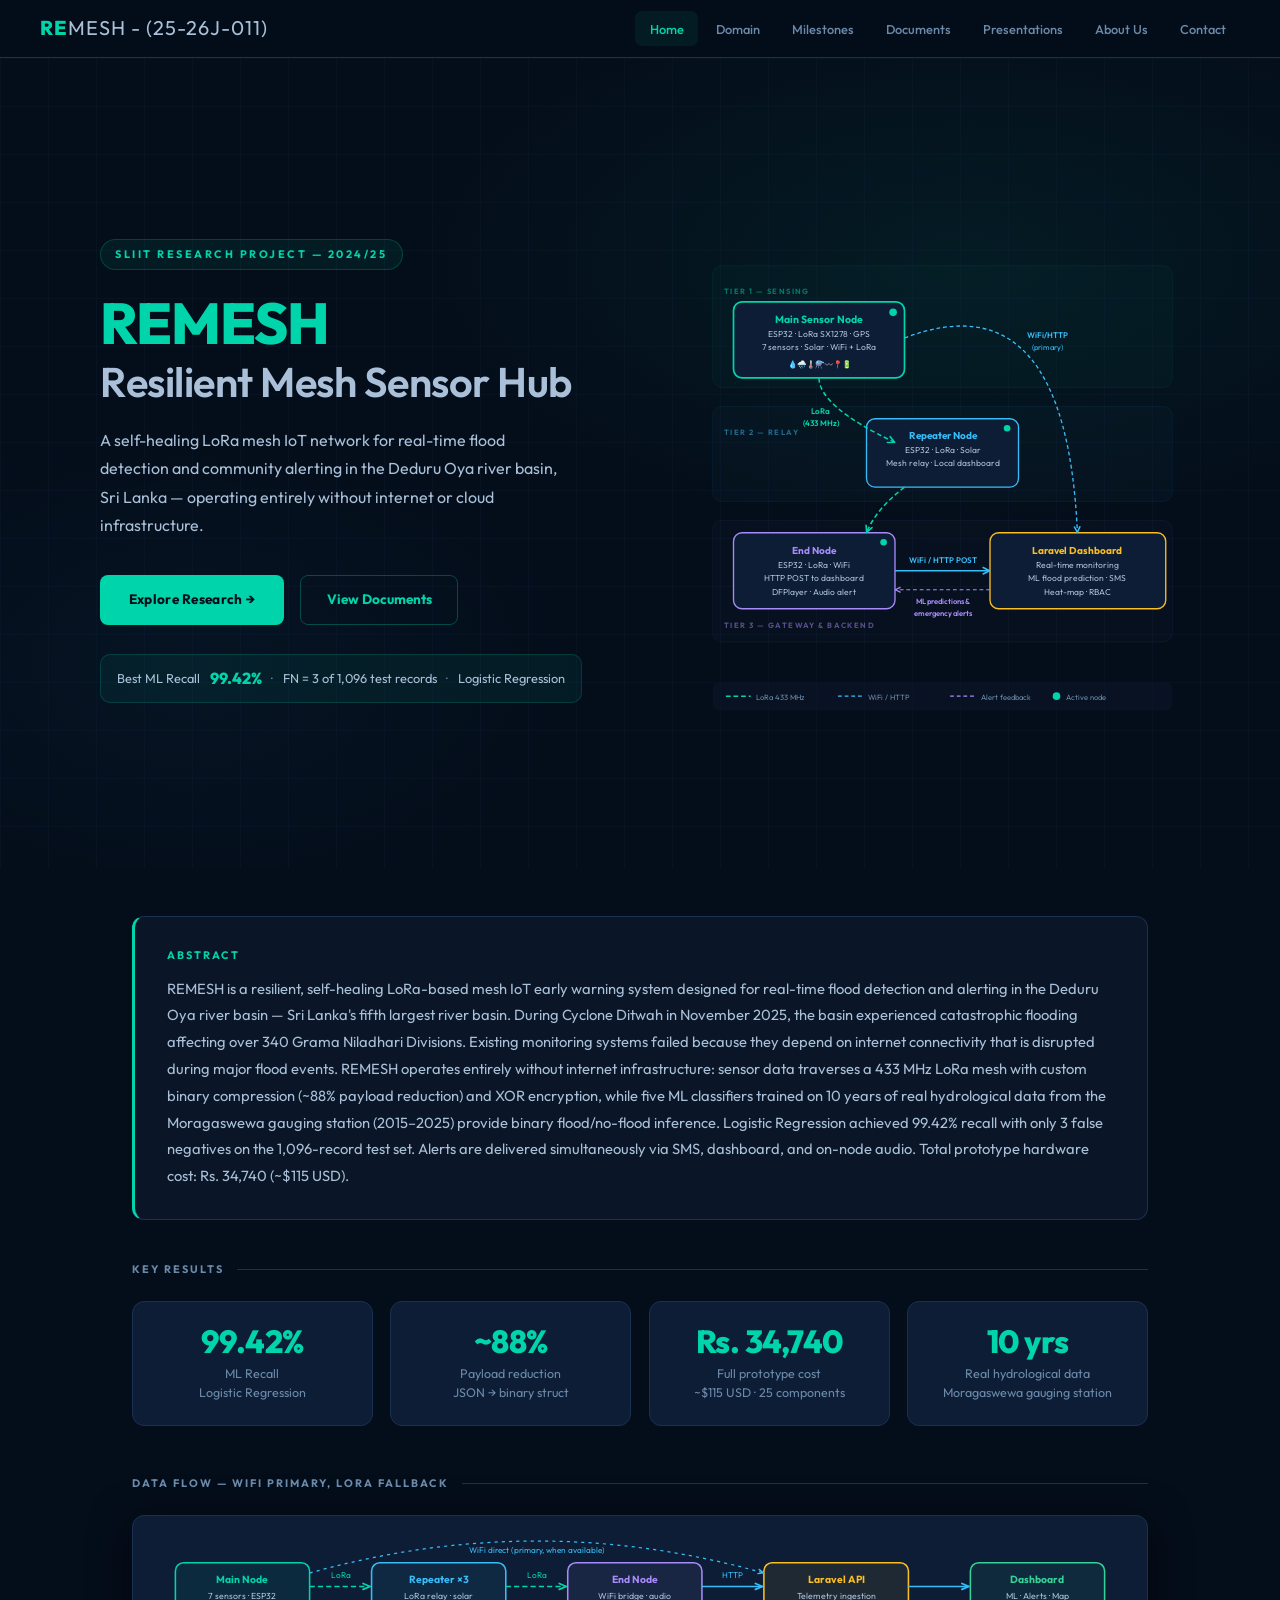
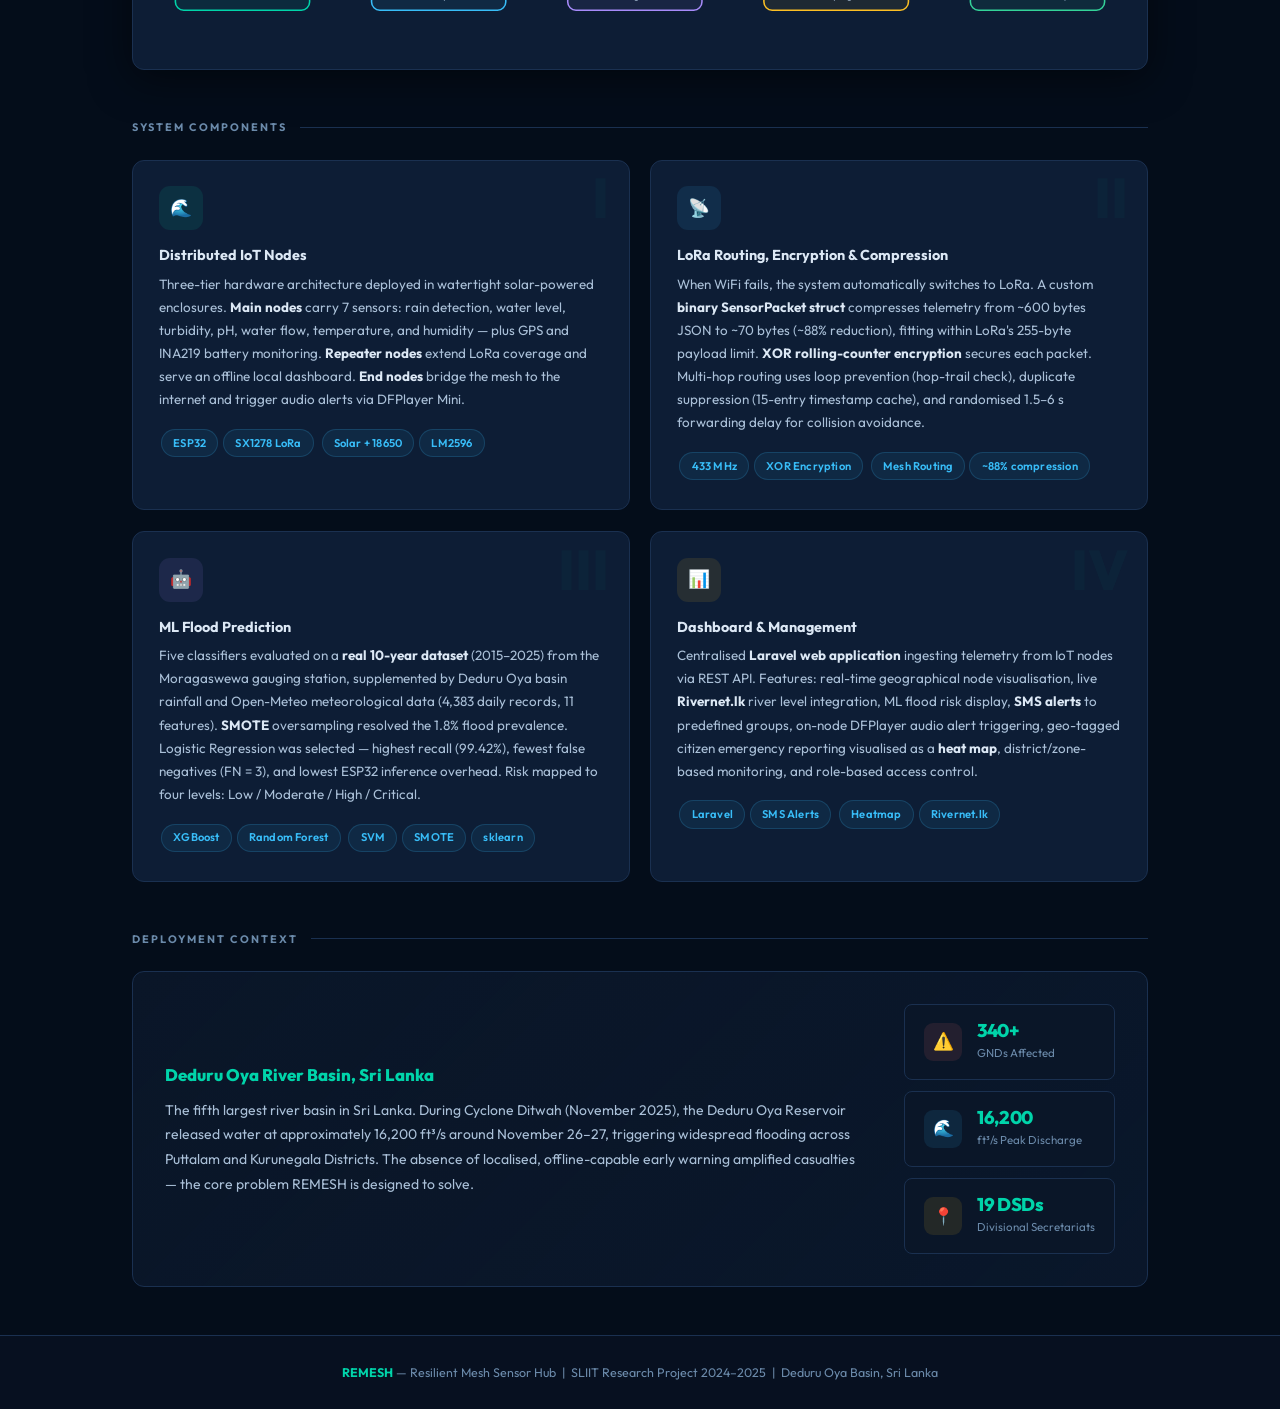
==== commit a6231344: "navbar" ====
--- a/index.html
+++ b/index.html
@@ -119,7 +119,7 @@
 <body>
 
 <nav>
-  <a href="index.html" class="nav-logo">RE<span>MESH</span></a>
+  <a href="index.html" class="nav-logo">RE<span>MESH - (25-26J-011)</span></a>
   <ul id="nav-links">
     <li><a href="index.html" class="active">Home</a></li>
     <li><a href="domain.html">Domain</a></li>
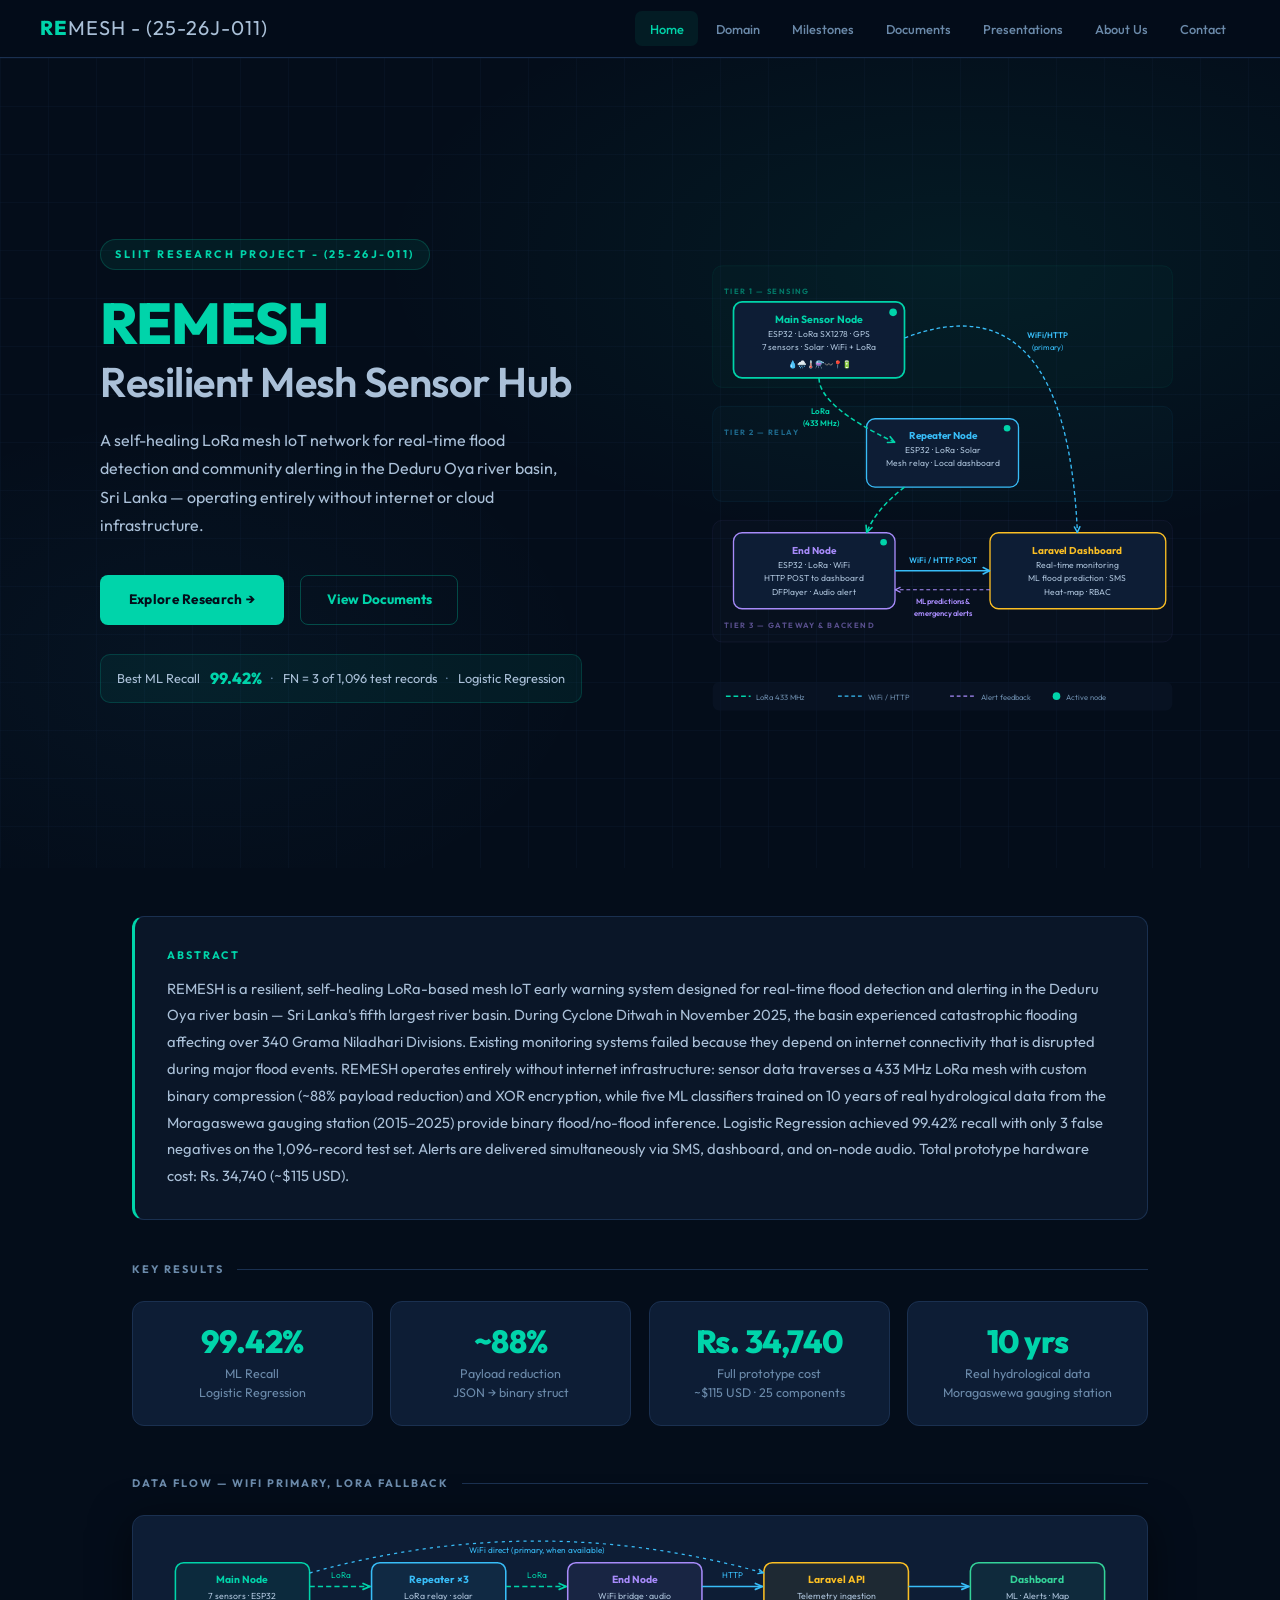
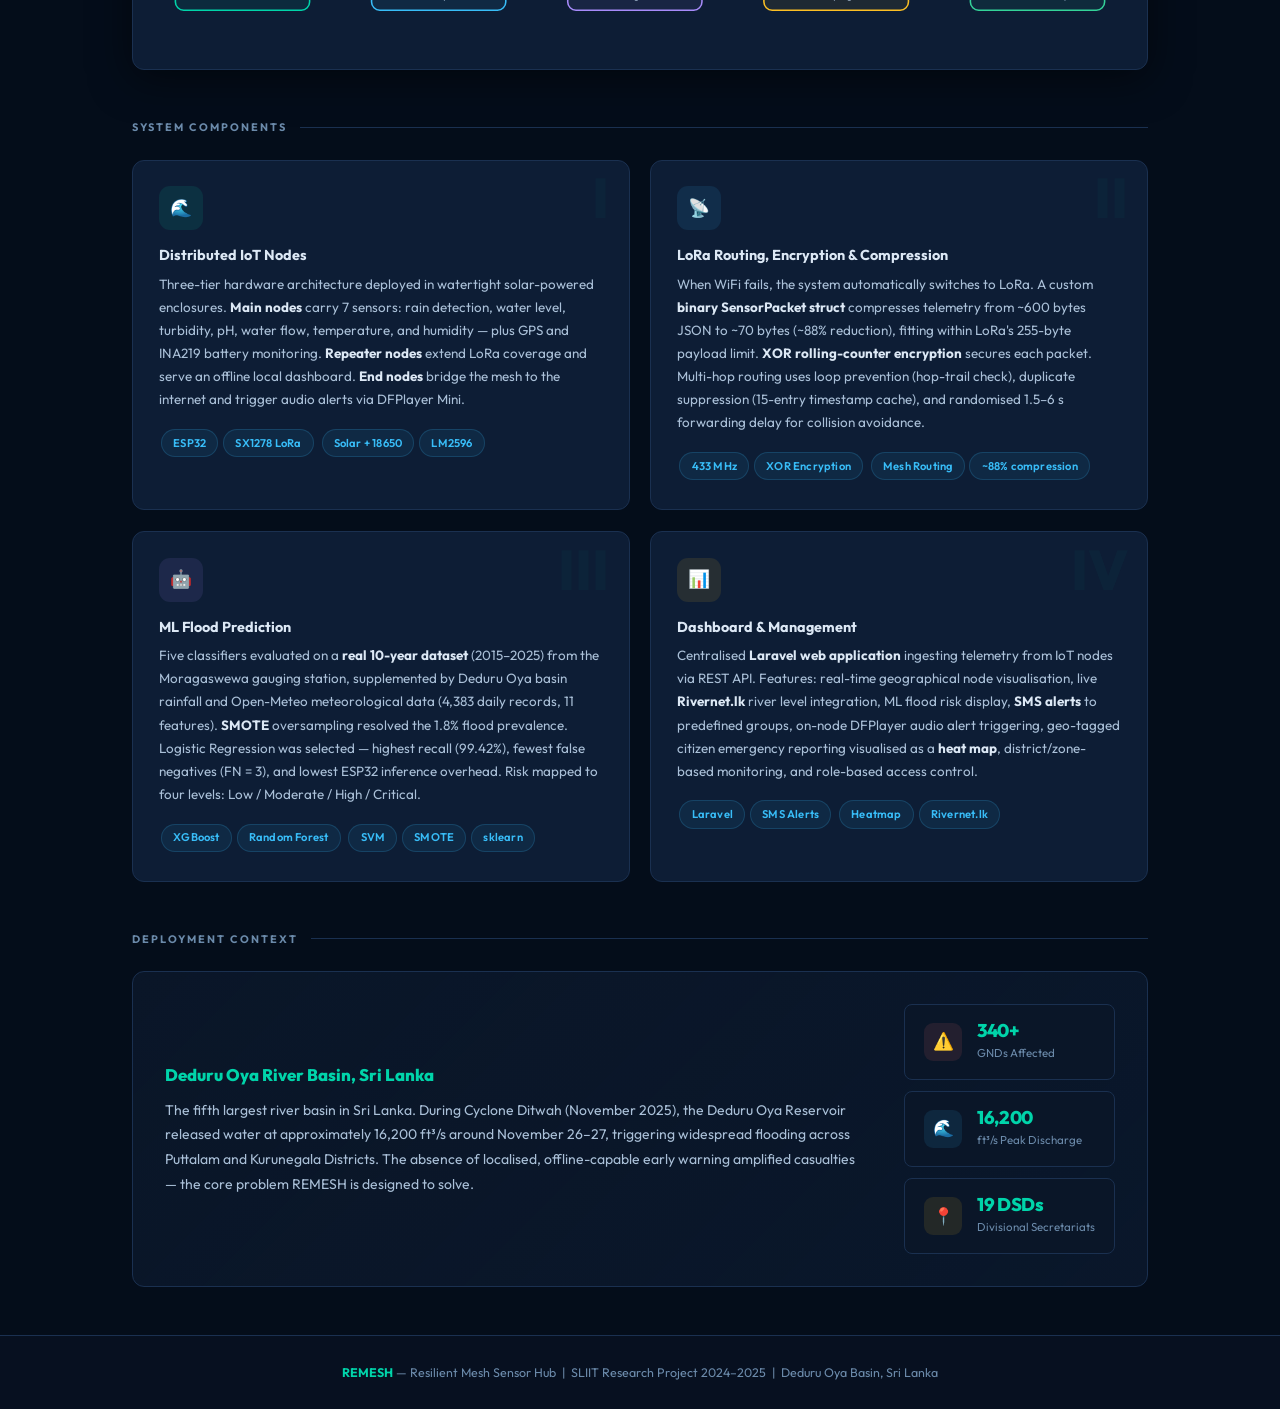
==== commit 63035661: "Small" ====
--- a/index.html
+++ b/index.html
@@ -138,7 +138,7 @@
 
     <!-- LEFT TEXT -->
     <div>
-      <div class="hero-eyebrow">SLIIT Research Project — 2024/25</div>
+      <div class="hero-eyebrow">SLIIT Research Project - (25-26J-011)</div>
       <h1>
         <span class="accent">REMESH</span>
         <span class="line2">Resilient Mesh Sensor Hub</span>
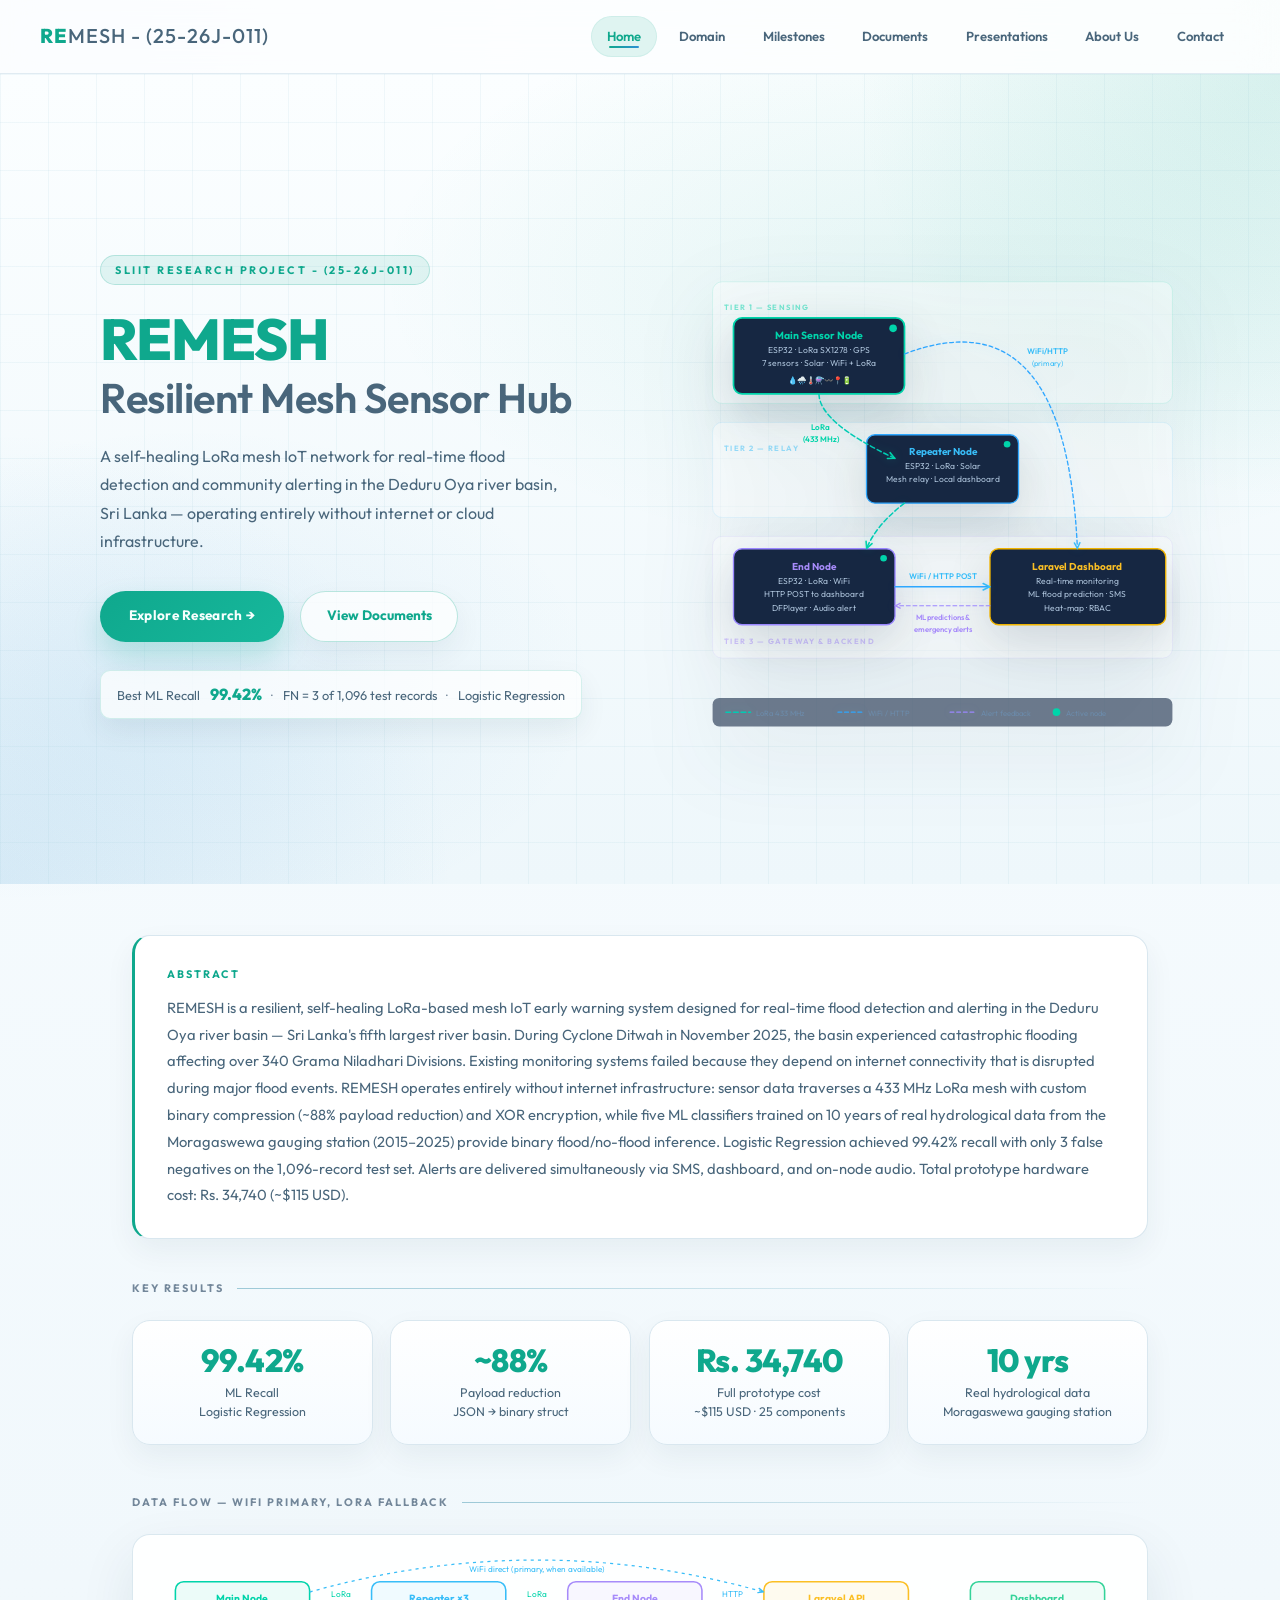
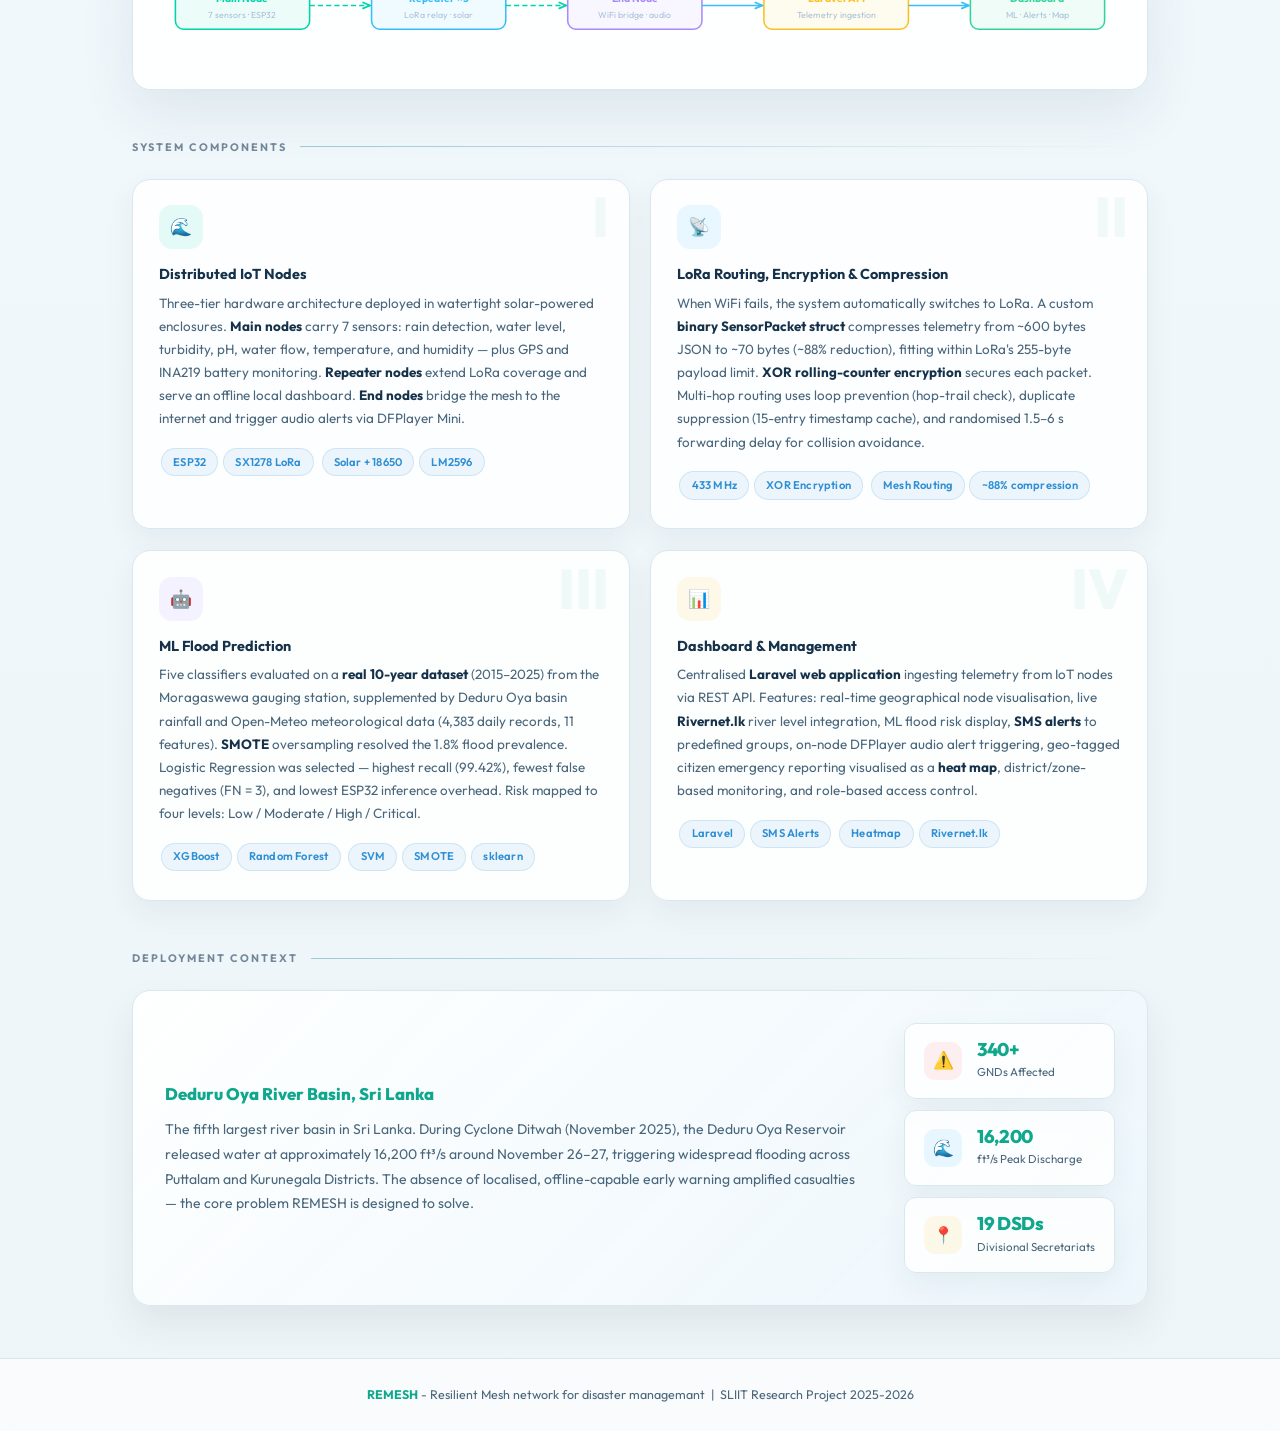
==== commit a79eabbc: "v2" ====
--- a/index.html
+++ b/index.html
@@ -10,22 +10,25 @@
 .hero {
   min-height: 90vh;
   display: flex; align-items: center;
-  background: var(--navy);
+  background:
+    radial-gradient(circle at top right, rgba(15,168,141,0.14), transparent 28%),
+    radial-gradient(circle at bottom left, rgba(46,143,212,0.12), transparent 30%),
+    linear-gradient(180deg, #fbfeff 0%, #eef7fb 100%);
   position: relative; overflow: hidden;
   padding: 5rem 3rem 4rem;
 }
 .hero::before {
   content:''; position:absolute; inset:0;
   background:
-    radial-gradient(ellipse 70% 55% at 75% 25%, rgba(0,212,170,0.07) 0%, transparent 65%),
-    radial-gradient(ellipse 45% 45% at 15% 75%, rgba(56,189,248,0.04) 0%, transparent 70%);
+    radial-gradient(ellipse 70% 55% at 75% 25%, rgba(15,168,141,0.09) 0%, transparent 65%),
+    radial-gradient(ellipse 45% 45% at 15% 75%, rgba(46,143,212,0.08) 0%, transparent 70%);
   pointer-events:none;
 }
 .hero::after {
   content:''; position:absolute; inset:0;
   background-image:
-    linear-gradient(rgba(26,48,80,0.25) 1px, transparent 1px),
-    linear-gradient(90deg, rgba(26,48,80,0.25) 1px, transparent 1px);
+    linear-gradient(rgba(157,201,215,0.22) 1px, transparent 1px),
+    linear-gradient(90deg, rgba(157,201,215,0.22) 1px, transparent 1px);
   background-size: 48px 48px;
   animation: gridShift 25s linear infinite;
   pointer-events:none; opacity:0.6;
@@ -41,7 +44,7 @@
 .hero-eyebrow {
   font-size: 0.68rem; font-weight: 700; letter-spacing: 2.5px;
   text-transform: uppercase; color: var(--teal);
-  background: rgba(0,212,170,0.08); border: 1px solid rgba(0,212,170,0.2);
+  background: rgba(15,168,141,0.1); border: 1px solid rgba(15,168,141,0.22);
   border-radius: 20px; padding: 0.3rem 0.9rem;
   display: inline-block; margin-bottom: 1.4rem;
 }
@@ -66,7 +69,8 @@
 /* ── ML CALLOUT BADGE ── */
 .ml-badge {
   display: inline-flex; align-items: center; gap: 0.6rem;
-  background: rgba(0,212,170,0.07); border: 1px solid rgba(0,212,170,0.18);
+  background: rgba(255,255,255,0.72); border: 1px solid rgba(15,168,141,0.16);
+  box-shadow: 0 12px 28px rgba(21,50,74,0.07);
   border-radius: 10px; padding: 0.6rem 1rem; margin-top: 1.8rem;
   font-size: 0.8rem; color: var(--text2);
 }
@@ -76,7 +80,56 @@
 .hero-visual {
   position:relative; z-index:1;
 }
-.hero-visual svg { width:100%; height:auto; display:block; }
+.hero-visual svg {
+  width:100%; height:auto; display:block;
+  filter: drop-shadow(0 22px 40px rgba(21,50,74,0.14));
+  animation: floatDiagram 7s ease-in-out infinite;
+}
+.hero-visual .tier-band {
+  fill: rgba(255,255,255,0.4);
+  stroke-width: 1;
+}
+.hero-visual .node-card {
+  fill: #162742;
+  filter: drop-shadow(0 16px 22px rgba(21,50,74,0.12));
+}
+.hero-visual .node-copy {
+  fill: #c6dbeb;
+}
+.hero-visual .node-muted {
+  fill: #86a6be;
+}
+.hero-visual .flow-line {
+  fill: none;
+  stroke-linecap: round;
+  stroke-linejoin: round;
+  animation: flowShift 3.8s linear infinite;
+}
+.hero-visual .flow-line.fast { animation-duration: 2.8s; }
+.hero-visual .flow-line.alert { animation-duration: 4.6s; }
+.hero-visual .flow-teal {
+  stroke: #00cbb4;
+  filter: drop-shadow(0 0 5px rgba(0,203,180,0.22));
+}
+.hero-visual .flow-blue {
+  stroke: #2ea7ff;
+  filter: drop-shadow(0 0 5px rgba(46,167,255,0.18));
+}
+.hero-visual .flow-purple {
+  stroke: #9a87ff;
+  filter: drop-shadow(0 0 5px rgba(154,135,255,0.18));
+}
+.hero-visual .legend-bg {
+  fill: rgba(75, 92, 114, 0.8);
+}
+@keyframes flowShift {
+  from { stroke-dashoffset: 0; }
+  to { stroke-dashoffset: -18; }
+}
+@keyframes floatDiagram {
+  0%, 100% { transform: translateY(0); }
+  50% { transform: translateY(-8px); }
+}
 
 /* ── ABSTRACT ── */
 .abstract-box {
@@ -99,8 +152,9 @@
 
 /* ── CONTEXT BANNER ── */
 .context-banner {
-  background: linear-gradient(135deg, var(--panel), rgba(13,29,53,0.6));
+  background: linear-gradient(135deg, rgba(255,255,255,0.96), rgba(236,247,252,0.92));
   border: 1px solid var(--border); border-radius: var(--radius);
+  box-shadow: 0 18px 36px rgba(21,50,74,0.08);
   padding: 2rem; display:flex; align-items:center; gap:2.5rem; flex-wrap:wrap;
 }
 
@@ -178,9 +232,9 @@
         </defs>
 
         <!-- ── TIER LABEL BG BANDS ── -->
-        <rect x="8" y="44" width="484" height="128" rx="10" fill="rgba(0,212,170,0.025)" stroke="rgba(0,212,170,0.08)" stroke-width="1"/>
-        <rect x="8" y="192" width="484" height="100" rx="10" fill="rgba(56,189,248,0.02)" stroke="rgba(56,189,248,0.07)" stroke-width="1"/>
-        <rect x="8" y="312" width="484" height="128" rx="10" fill="rgba(167,139,250,0.02)" stroke="rgba(167,139,250,0.07)" stroke-width="1"/>
+        <rect x="8" y="44" width="484" height="128" rx="10" class="tier-band" fill="rgba(0,212,170,0.04)" stroke="rgba(0,212,170,0.12)"/>
+        <rect x="8" y="192" width="484" height="100" rx="10" class="tier-band" fill="rgba(56,189,248,0.035)" stroke="rgba(56,189,248,0.11)"/>
+        <rect x="8" y="312" width="484" height="128" rx="10" class="tier-band" fill="rgba(167,139,250,0.035)" stroke="rgba(167,139,250,0.11)"/>
 
         <!-- TIER LABELS -->
         <text x="20" y="74" fill="rgba(0,212,170,0.5)" font-size="8" font-family="Outfit,sans-serif" font-weight="700" letter-spacing="1.5">TIER 1 — SENSING</text>
@@ -188,7 +242,7 @@
         <text x="20" y="425" fill="rgba(167,139,250,0.5)" font-size="8" font-family="Outfit,sans-serif" font-weight="700" letter-spacing="1.5">TIER 3 — GATEWAY &amp; BACKEND</text>
 
         <!-- ══ MAIN NODE (Tier 1) ══ -->
-        <rect x="30" y="82" width="180" height="80" rx="9" fill="#0d1d35" stroke="#00d4aa" stroke-width="1.8"/>
+        <rect x="30" y="82" width="180" height="80" rx="9" class="node-card" stroke="#00d4aa" stroke-width="1.8"/>
         <text x="120" y="104" text-anchor="middle" fill="#00d4aa" font-size="11" font-family="Outfit,sans-serif" font-weight="700">Main Sensor Node</text>
         <text x="120" y="119" text-anchor="middle" fill="#aac0d8" font-size="9" font-family="Outfit,sans-serif">ESP32 · LoRa SX1278 · GPS</text>
         <text x="120" y="133" text-anchor="middle" fill="#aac0d8" font-size="9" font-family="Outfit,sans-serif">7 sensors · Solar · WiFi + LoRa</text>
@@ -196,14 +250,14 @@
         <circle cx="198" cy="93" r="4" fill="#00d4aa" class="pulse"/>
 
         <!-- ══ REPEATER NODE (Tier 2) ══ -->
-        <rect x="170" y="205" width="160" height="72" rx="9" fill="#0d1d35" stroke="#38bdf8" stroke-width="1.4"/>
+        <rect x="170" y="205" width="160" height="72" rx="9" class="node-card" stroke="#2ea7ff" stroke-width="1.4"/>
         <text x="250" y="226" text-anchor="middle" fill="#38bdf8" font-size="10.5" font-family="Outfit,sans-serif" font-weight="700">Repeater Node</text>
         <text x="250" y="241" text-anchor="middle" fill="#aac0d8" font-size="9" font-family="Outfit,sans-serif">ESP32 · LoRa · Solar</text>
         <text x="250" y="255" text-anchor="middle" fill="#aac0d8" font-size="9" font-family="Outfit,sans-serif">Mesh relay · Local dashboard</text>
         <circle cx="318" cy="215" r="3.5" fill="#00d4aa" class="pulse" style="animation-delay:0.6s"/>
 
         <!-- ══ END NODE (Tier 3, left) ══ -->
-        <rect x="30" y="325" width="170" height="80" rx="9" fill="#0d1d35" stroke="#a78bfa" stroke-width="1.4"/>
+        <rect x="30" y="325" width="170" height="80" rx="9" class="node-card" stroke="#9a87ff" stroke-width="1.4"/>
         <text x="115" y="347" text-anchor="middle" fill="#a78bfa" font-size="10.5" font-family="Outfit,sans-serif" font-weight="700">End Node</text>
         <text x="115" y="362" text-anchor="middle" fill="#aac0d8" font-size="9" font-family="Outfit,sans-serif">ESP32 · LoRa · WiFi</text>
         <text x="115" y="376" text-anchor="middle" fill="#aac0d8" font-size="9" font-family="Outfit,sans-serif">HTTP POST to dashboard</text>
@@ -211,7 +265,7 @@
         <circle cx="188" cy="335" r="3.5" fill="#00d4aa" class="pulse" style="animation-delay:1.1s"/>
 
         <!-- ══ DASHBOARD (Tier 3, right) ══ -->
-        <rect x="300" y="325" width="185" height="80" rx="9" fill="#0d1d35" stroke="#fbbf24" stroke-width="1.4"/>
+        <rect x="300" y="325" width="185" height="80" rx="9" class="node-card" stroke="#f0b400" stroke-width="1.4"/>
         <text x="392" y="347" text-anchor="middle" fill="#fbbf24" font-size="10.5" font-family="Outfit,sans-serif" font-weight="700">Laravel Dashboard</text>
         <text x="392" y="362" text-anchor="middle" fill="#aac0d8" font-size="9" font-family="Outfit,sans-serif">Real-time monitoring</text>
         <text x="392" y="376" text-anchor="middle" fill="#aac0d8" font-size="9" font-family="Outfit,sans-serif">ML flood prediction · SMS</text>
@@ -219,34 +273,34 @@
 
         <!-- ══ CONNECTIONS ══ -->
         <!-- Main → Repeater: LoRa (dashed teal) -->
-        <path d="M 120 162 Q 120 192 200 230" fill="none" stroke="#00d4aa" stroke-width="1.6" stroke-dasharray="5 3" marker-end="url(#am)"/>
+        <path d="M 120 162 Q 120 192 200 230" class="flow-line flow-teal fast" stroke-width="1.6" stroke-dasharray="5 3" marker-end="url(#am)"/>
         <text x="122" y="200" fill="#00d4aa" font-size="8.5" font-family="Outfit,sans-serif" font-weight="600" text-anchor="middle">LoRa</text>
         <text x="122" y="213" fill="#00d4aa" font-size="8.5" font-family="Outfit,sans-serif" font-weight="600" text-anchor="middle">(433 MHz)</text>
 
         <!-- Repeater → End Node: LoRa -->
-        <path d="M 210 277 Q 180 300 170 325" fill="none" stroke="#00d4aa" stroke-width="1.6" stroke-dasharray="5 3" marker-end="url(#am)"/>
+        <path d="M 210 277 Q 180 300 170 325" class="flow-line flow-teal fast" stroke-width="1.6" stroke-dasharray="5 3" marker-end="url(#am)"/>
 
         <!-- Main → Dashboard: WiFi primary (blue dashed arc) -->
-        <path d="M 210 120 Q 380 55 392 325" fill="none" stroke="#38bdf8" stroke-width="1.4" stroke-dasharray="4 3" marker-end="url(#ab)"/>
+        <path d="M 210 120 Q 380 55 392 325" class="flow-line flow-blue" stroke-width="1.4" stroke-dasharray="4 3" marker-end="url(#ab)"/>
         <text x="360" y="120" fill="#38bdf8" font-size="8.5" font-family="Outfit,sans-serif" font-weight="600" text-anchor="middle">WiFi/HTTP</text>
         <text x="360" y="133" fill="#38bdf8" font-size="8" font-family="Outfit,sans-serif" text-anchor="middle">(primary)</text>
 
         <!-- End Node → Dashboard: WiFi -->
-        <line x1="200" y1="365" x2="300" y2="365" stroke="#38bdf8" stroke-width="1.6" marker-end="url(#ab)"/>
+        <line x1="200" y1="365" x2="300" y2="365" class="flow-line flow-blue fast" stroke-width="1.6" marker-end="url(#ab)"/>
         <text x="250" y="357" fill="#38bdf8" font-size="8.5" font-family="Outfit,sans-serif" font-weight="600" text-anchor="middle">WiFi / HTTP POST</text>
 
         <!-- ML feedback arc (purple) -->
-        <line x2="200" y2="385" x1="300" y1="385" fill="none" stroke="#a78bfa" stroke-width="1.2" stroke-dasharray="4 3" marker-end="url(#ap)"/>
+        <line x2="200" y2="385" x1="300" y1="385" class="flow-line flow-purple alert" stroke-width="1.2" stroke-dasharray="4 3" marker-end="url(#ap)"/>
         <text x="250" y="400" fill="#a78bfa" font-size="8" font-family="Outfit,sans-serif" font-weight="600" text-anchor="middle">ML predictions &amp;</text>
         <text x="250" y="413" fill="#a78bfa" font-size="8" font-family="Outfit,sans-serif" font-weight="600" text-anchor="middle">emergency alerts</text>
 
         <!-- ══ LEGEND ══ -->
-        <rect x="8" y="482" width="484" height="30" rx="7" fill="rgba(10,22,40,0.6)"/>
-        <line x1="22" y1="497" x2="48" y2="497" stroke="#00d4aa" stroke-width="1.6" stroke-dasharray="5 3"/>
+        <rect x="8" y="482" width="484" height="30" rx="7" class="legend-bg"/>
+        <line x1="22" y1="497" x2="48" y2="497" class="flow-line flow-teal fast" stroke-width="1.6" stroke-dasharray="5 3"/>
         <text x="54" y="501" fill="#6b8aaa" font-size="8" font-family="Outfit,sans-serif">LoRa 433 MHz</text>
-        <line x1="140" y1="497" x2="166" y2="497" stroke="#38bdf8" stroke-width="1.4" stroke-dasharray="4 3"/>
+        <line x1="140" y1="497" x2="166" y2="497" class="flow-line flow-blue" stroke-width="1.4" stroke-dasharray="4 3"/>
         <text x="172" y="501" fill="#6b8aaa" font-size="8" font-family="Outfit,sans-serif">WiFi / HTTP</text>
-        <line x1="258" y1="497" x2="284" y2="497" stroke="#a78bfa" stroke-width="1.2" stroke-dasharray="4 3"/>
+        <line x1="258" y1="497" x2="284" y2="497" class="flow-line flow-purple alert" stroke-width="1.2" stroke-dasharray="4 3"/>
         <text x="290" y="501" fill="#6b8aaa" font-size="8" font-family="Outfit,sans-serif">Alert feedback</text>
         <circle cx="370" cy="497" r="4" fill="#00d4aa" class="pulse"/>
         <text x="380" y="501" fill="#6b8aaa" font-size="8" font-family="Outfit,sans-serif">Active node</text>
@@ -462,11 +516,10 @@
 </div>
 
 <footer>
-  <strong>REMESH</strong> — Resilient Mesh Sensor Hub &nbsp;|&nbsp;
-  SLIIT Research Project 2024–2025 &nbsp;|&nbsp;
-  Deduru Oya Basin, Sri Lanka
+  <strong>REMESH</strong> - Resilient Mesh network for disaster managemant &nbsp;|&nbsp; SLIIT Research Project 2025-2026
 </footer>
 
 <script src="js/main.js"></script>
 </body>
 </html>
+
--- a/css/style.css
+++ b/css/style.css
@@ -1,61 +1,197 @@
 @import url('https://fonts.googleapis.com/css2?family=Outfit:wght@300;400;500;600;700;800&family=JetBrains+Mono:wght@400;500&display=swap');
 
 :root {
-  --navy:    #040d1a;
-  --deep:    #071020;
-  --panel:   #0a1628;
-  --card:    #0d1d35;
-  --card2:   #102040;
-  --border:  #1a3050;
-  --border2: #234570;
-  --teal:    #00d4aa;
-  --teal2:   #00b391;
-  --cyan:    #38bdf8;
-  --amber:   #fbbf24;
-  --red:     #f87171;
-  --purple:  #a78bfa;
-  --green:   #34d399;
-  --text:    #dce8f5;
-  --text2:   #aac0d8;
-  --muted:   #6b8aaa;
+  --navy:    #f5fbff;
+  --deep:    #edf6fb;
+  --panel:   #ffffff;
+  --card:    #ffffff;
+  --card2:   #f4fbff;
+  --border:  #d9e7ef;
+  --border2: #9dc9d7;
+  --teal:    #0fa88d;
+  --teal2:   #0a8f78;
+  --cyan:    #2e8fd4;
+  --amber:   #cf9a16;
+  --red:     #d96f6f;
+  --purple:  #8375e3;
+  --green:   #28b580;
+  --text:    #15324a;
+  --text2:   #49667b;
+  --muted:   #73879a;
   --font-head: 'Outfit', sans-serif;
   --font-body: 'Outfit', sans-serif;
   --font-mono: 'JetBrains Mono', monospace;
-  --radius:  12px;
-  --radius2: 8px;
-  --shadow:  0 8px 40px rgba(0,0,0,0.5);
+  --radius:  18px;
+  --radius2: 12px;
+  --shadow:  0 22px 55px rgba(21, 50, 74, 0.09);
+  --shadow-soft: 0 12px 30px rgba(21, 50, 74, 0.06);
 }
 
 *,*::before,*::after{margin:0;padding:0;box-sizing:border-box;}
 html{scroll-behavior:smooth;font-size:16px;}
-body{background:var(--navy);color:var(--text);font-family:var(--font-body);font-size:0.9375rem;line-height:1.72;-webkit-font-smoothing:antialiased;}
+body{
+  background:
+    radial-gradient(circle at top left, rgba(46,143,212,0.08), transparent 28%),
+    radial-gradient(circle at top right, rgba(15,168,141,0.08), transparent 24%),
+    linear-gradient(180deg, #f9fdff 0%, #f1f8fc 52%, #eef5f8 100%);
+  color:var(--text);
+  font-family:var(--font-body);
+  font-size:0.9375rem;
+  line-height:1.72;
+  -webkit-font-smoothing:antialiased;
+}
 
 /* NAV */
-nav{position:sticky;top:0;z-index:100;background:rgba(4,13,26,0.95);backdrop-filter:blur(18px);border-bottom:1px solid var(--border);display:flex;align-items:center;justify-content:space-between;padding:0 2.5rem;height:58px;}
-.nav-logo{font-family:var(--font-head);font-weight:800;font-size:1.25rem;color:var(--teal);letter-spacing:1px;text-decoration:none;}
-.nav-logo span{color:var(--text2);font-weight:400;}
-nav ul{list-style:none;display:flex;gap:0.2rem;}
-nav ul li a{display:block;padding:0.4rem 0.9rem;font-size:0.8rem;font-weight:500;color:var(--muted);text-decoration:none;border-radius:7px;transition:all 0.18s;}
-nav ul li a:hover,nav ul li a.active{color:var(--teal);background:rgba(0,212,170,0.08);}
-.hamburger{display:none;flex-direction:column;gap:5px;cursor:pointer;}
-.hamburger span{display:block;width:22px;height:2px;background:var(--muted);border-radius:2px;transition:0.3s;}
+nav{
+  position:sticky;
+  top:0;
+  z-index:100;
+  background:rgba(255,255,255,0.8);
+  backdrop-filter:blur(18px);
+  border-bottom:1px solid rgba(217,231,239,0.8);
+  display:flex;
+  align-items:center;
+  justify-content:space-between;
+  padding:0 2.5rem;
+  height:74px;
+  transition:box-shadow 0.25s ease, background 0.25s ease, border-color 0.25s ease;
+}
+nav.scrolled{
+  box-shadow:0 12px 30px rgba(21,50,74,0.08);
+  background:rgba(255,255,255,0.92);
+  border-color:rgba(157,201,215,0.7);
+}
+.nav-logo{
+  font-family:var(--font-head);
+  font-weight:800;
+  font-size:1.25rem;
+  color:var(--teal);
+  letter-spacing:1px;
+  text-decoration:none;
+}
+.nav-logo span{color:var(--text2);font-weight:500;}
+nav ul{list-style:none;display:flex;gap:0.35rem;align-items:center;}
+nav ul li a{
+  position:relative;
+  display:block;
+  padding:0.58rem 1rem;
+  font-size:0.82rem;
+  font-weight:600;
+  color:var(--text2);
+  text-decoration:none;
+  border-radius:999px;
+  transition:color 0.22s ease, background 0.22s ease, transform 0.22s ease, box-shadow 0.22s ease;
+}
+nav ul li a::after{
+  content:'';
+  position:absolute;
+  left:18px;
+  right:18px;
+  bottom:9px;
+  height:2px;
+  border-radius:999px;
+  background:linear-gradient(90deg, var(--teal), var(--cyan));
+  transform:scaleX(0);
+  transform-origin:center;
+  transition:transform 0.24s ease;
+}
+nav ul li a:hover{
+  color:var(--text);
+  background:rgba(15,168,141,0.08);
+  transform:translateY(-1px);
+}
+nav ul li a:hover::after,
+nav ul li a.active::after{transform:scaleX(1);}
+nav ul li a.active{
+  color:var(--teal);
+  background:rgba(15,168,141,0.12);
+  box-shadow:inset 0 0 0 1px rgba(15,168,141,0.08);
+}
+.hamburger{display:none;flex-direction:column;gap:5px;cursor:pointer;padding:0.35rem;}
+.hamburger span{
+  display:block;
+  width:24px;
+  height:2px;
+  background:var(--text2);
+  border-radius:2px;
+  transition:transform 0.28s ease, opacity 0.22s ease, background 0.22s ease;
+}
+nav.menu-open .hamburger span:nth-child(1){transform:translateY(7px) rotate(45deg);}
+nav.menu-open .hamburger span:nth-child(2){opacity:0;}
+nav.menu-open .hamburger span:nth-child(3){transform:translateY(-7px) rotate(-45deg);}
 
 /* PAGE HEADER */
-.page-header{background:linear-gradient(160deg,var(--deep) 0%,var(--panel) 100%);border-bottom:1px solid var(--border);padding:4rem 3rem 3rem;position:relative;overflow:hidden;}
-.page-header::before{content:'';position:absolute;inset:0;background:radial-gradient(ellipse 55% 60% at 90% 20%,rgba(0,212,170,0.06) 0%,transparent 65%);pointer-events:none;}
-.page-header .tag{display:inline-block;font-size:0.68rem;font-weight:700;letter-spacing:2px;text-transform:uppercase;color:var(--teal);background:rgba(0,212,170,0.08);border:1px solid rgba(0,212,170,0.18);border-radius:20px;padding:0.28rem 0.9rem;margin-bottom:1rem;}
-.page-header h1{font-family:var(--font-head);font-size:clamp(1.7rem,3vw,2.5rem);font-weight:800;line-height:1.15;color:var(--text);margin-bottom:0.7rem;letter-spacing:-0.5px;}
-.page-header p{color:var(--muted);font-size:0.92rem;max-width:560px;line-height:1.75;}
+.page-header{
+  background:
+    radial-gradient(ellipse 55% 60% at 88% 18%, rgba(15,168,141,0.12) 0%, transparent 65%),
+    linear-gradient(155deg, #f9fdff 0%, #eff8fb 100%);
+  border-bottom:1px solid var(--border);
+  padding:4.4rem 3rem 3.2rem;
+  position:relative;
+  overflow:hidden;
+}
+.page-header::before{
+  content:'';
+  position:absolute;
+  inset:0;
+  background:
+    linear-gradient(rgba(157,201,215,0.18) 1px, transparent 1px),
+    linear-gradient(90deg, rgba(157,201,215,0.18) 1px, transparent 1px);
+  background-size:36px 36px;
+  mask-image:linear-gradient(180deg, rgba(0,0,0,0.55), transparent 85%);
+  pointer-events:none;
+}
+.page-header .tag{
+  display:inline-block;
+  font-size:0.68rem;
+  font-weight:700;
+  letter-spacing:2px;
+  text-transform:uppercase;
+  color:var(--teal);
+  background:rgba(15,168,141,0.1);
+  border:1px solid rgba(15,168,141,0.18);
+  border-radius:20px;
+  padding:0.28rem 0.9rem;
+  margin-bottom:1rem;
+}
+.page-header h1{
+  font-family:var(--font-head);
+  font-size:clamp(1.9rem,3vw,2.7rem);
+  font-weight:800;
+  line-height:1.12;
+  color:var(--text);
+  margin-bottom:0.7rem;
+  letter-spacing:-0.5px;
+}
+.page-header p{color:var(--text2);font-size:0.92rem;max-width:560px;line-height:1.75;}
 
 /* CONTAINER */
-.container{max-width:1080px;margin:0 auto;padding:3rem 2rem;}
+.container{max-width:1080px;margin:0 auto;padding:3.2rem 2rem;}
 
 /* SECTION TITLE */
-.section-title{font-family:var(--font-head);font-size:0.68rem;font-weight:700;letter-spacing:2px;text-transform:uppercase;color:var(--muted);display:flex;align-items:center;gap:0.8rem;margin-bottom:1.4rem;margin-top:0.5rem;}
-.section-title::after{content:'';flex:1;height:1px;background:var(--border);}
+.section-title{
+  font-family:var(--font-head);
+  font-size:0.68rem;
+  font-weight:700;
+  letter-spacing:2px;
+  text-transform:uppercase;
+  color:var(--muted);
+  display:flex;
+  align-items:center;
+  gap:0.8rem;
+  margin-bottom:1.4rem;
+  margin-top:0.5rem;
+}
+.section-title::after{content:'';flex:1;height:1px;background:linear-gradient(90deg, var(--border2), transparent);}
 
 /* CARD */
-.card{background:var(--card);border:1px solid var(--border);border-radius:var(--radius);padding:1.6rem 2rem;box-shadow:var(--shadow);}
+.card{
+  background:rgba(255,255,255,0.88);
+  border:1px solid rgba(217,231,239,0.95);
+  border-radius:var(--radius);
+  padding:1.6rem 2rem;
+  box-shadow:var(--shadow);
+}
 .card h2{font-family:var(--font-head);font-size:1rem;font-weight:700;color:var(--teal);margin-bottom:0.8rem;}
 .card p{color:var(--text2);font-size:0.875rem;line-height:1.75;}
 
@@ -65,56 +201,105 @@
 .grid-4{display:grid;grid-template-columns:repeat(4,1fr);gap:1.2rem;}
 
 /* STAT CARD */
-.stat-card{background:var(--card);border:1px solid var(--border);border-radius:var(--radius);padding:1.4rem 1.2rem;text-align:center;transition:border-color 0.2s,transform 0.2s;}
-.stat-card:hover{border-color:var(--teal);transform:translateY(-2px);}
+.stat-card{
+  background:linear-gradient(180deg, rgba(255,255,255,0.94), rgba(246,251,255,0.92));
+  border:1px solid var(--border);
+  border-radius:var(--radius);
+  padding:1.4rem 1.2rem;
+  text-align:center;
+  transition:border-color 0.22s ease,transform 0.22s ease,box-shadow 0.22s ease;
+  box-shadow:var(--shadow-soft);
+}
+.stat-card:hover{border-color:rgba(15,168,141,0.38);transform:translateY(-4px);box-shadow:var(--shadow);}
 .stat-card .num{font-family:var(--font-head);font-weight:800;font-size:2rem;color:var(--teal);line-height:1.1;margin-bottom:0.35rem;letter-spacing:-0.5px;}
-.stat-card .desc{font-size:0.78rem;color:var(--muted);line-height:1.5;}
+.stat-card .desc{font-size:0.78rem;color:var(--text2);line-height:1.5;}
 
 /* STAT PILL */
-.stat-pill{display:flex;align-items:center;gap:0.9rem;background:var(--panel);border:1px solid var(--border);border-radius:var(--radius2);padding:1rem 1.2rem;}
-.stat-pill .icon{width:38px;height:38px;border-radius:9px;display:flex;align-items:center;justify-content:center;font-size:1.05rem;flex-shrink:0;}
+.stat-pill{
+  display:flex;
+  align-items:center;
+  gap:0.9rem;
+  background:rgba(255,255,255,0.84);
+  border:1px solid var(--border);
+  border-radius:var(--radius2);
+  padding:1rem 1.2rem;
+  box-shadow:var(--shadow-soft);
+}
+.stat-pill .icon{width:38px;height:38px;border-radius:11px;display:flex;align-items:center;justify-content:center;font-size:1.05rem;flex-shrink:0;}
 .stat-pill .val{font-family:var(--font-head);font-size:1.15rem;font-weight:800;color:var(--teal);line-height:1.1;letter-spacing:-0.3px;}
-.stat-pill .lbl{font-size:0.72rem;color:var(--muted);margin-top:2px;}
+.stat-pill .lbl{font-size:0.72rem;color:var(--text2);margin-top:2px;}
 
 /* PLACEHOLDER */
-.img-placeholder{background:var(--panel);border:2px dashed var(--border);border-radius:var(--radius);display:flex;flex-direction:column;align-items:center;justify-content:center;color:var(--muted);font-size:0.78rem;text-align:center;gap:0.5rem;min-height:180px;}
-.img-placeholder .ph-icon{font-size:2rem;opacity:0.3;}
+.img-placeholder{
+  background:rgba(255,255,255,0.75);
+  border:2px dashed var(--border2);
+  border-radius:var(--radius);
+  display:flex;
+  flex-direction:column;
+  align-items:center;
+  justify-content:center;
+  color:var(--muted);
+  font-size:0.78rem;
+  text-align:center;
+  gap:0.5rem;
+  min-height:180px;
+}
+.img-placeholder .ph-icon{font-size:2rem;opacity:0.35;}
 
 /* DOC LINK */
-.doc-link{display:flex;align-items:center;gap:1rem;background:var(--panel);border:1px solid var(--border);border-radius:var(--radius2);padding:1rem 1.2rem;text-decoration:none;transition:all 0.18s;cursor:pointer;}
-.doc-link:hover{border-color:var(--teal);background:rgba(0,212,170,0.03);}
-.doc-link .doc-icon{width:40px;height:40px;border-radius:9px;background:rgba(0,212,170,0.08);display:flex;align-items:center;justify-content:center;font-size:1.1rem;flex-shrink:0;}
+.doc-link{
+  display:flex;
+  align-items:center;
+  gap:1rem;
+  background:rgba(255,255,255,0.85);
+  border:1px solid var(--border);
+  border-radius:var(--radius2);
+  padding:1rem 1.2rem;
+  text-decoration:none;
+  transition:all 0.2s ease;
+  cursor:pointer;
+  box-shadow:var(--shadow-soft);
+}
+.doc-link:hover{border-color:rgba(15,168,141,0.38);background:rgba(255,255,255,0.98);transform:translateY(-2px);}
+.doc-link .doc-icon{width:40px;height:40px;border-radius:11px;background:rgba(15,168,141,0.1);display:flex;align-items:center;justify-content:center;font-size:1.1rem;flex-shrink:0;}
 .doc-link .doc-name{font-family:var(--font-head);font-weight:600;font-size:0.875rem;color:var(--text);}
 .doc-link .doc-meta{font-size:0.75rem;color:var(--muted);margin-top:2px;}
 .doc-link .doc-badge{margin-left:auto;font-size:0.68rem;padding:0.22rem 0.65rem;border-radius:20px;font-weight:700;flex-shrink:0;}
-.badge-ready{background:rgba(0,212,170,0.1);color:var(--teal);}
-.badge-pending{background:rgba(251,191,36,0.1);color:var(--amber);}
+.badge-ready{background:rgba(15,168,141,0.12);color:var(--teal);}
+.badge-pending{background:rgba(207,154,22,0.12);color:var(--amber);}
 
 /* TECH TAG */
-.tech-tag{display:inline-block;font-size:0.7rem;font-weight:600;padding:0.22rem 0.7rem;border-radius:20px;background:rgba(56,189,248,0.08);color:var(--cyan);border:1px solid rgba(56,189,248,0.18);margin:0.2rem 0.15rem;letter-spacing:0.2px;}
+.tech-tag{display:inline-block;font-size:0.7rem;font-weight:600;padding:0.22rem 0.7rem;border-radius:20px;background:rgba(46,143,212,0.08);color:var(--cyan);border:1px solid rgba(46,143,212,0.16);margin:0.2rem 0.15rem;letter-spacing:0.2px;}
 
 /* MILESTONE */
-.milestone-item{background:var(--card);border:1px solid var(--border);border-radius:var(--radius);overflow:hidden;margin-bottom:0.9rem;}
-.milestone-head{display:flex;align-items:center;gap:1rem;padding:1.1rem 1.5rem;cursor:pointer;transition:background 0.18s;}
-.milestone-head:hover{background:rgba(255,255,255,0.015);}
+.milestone-item{
+  background:rgba(255,255,255,0.88);
+  border:1px solid var(--border);
+  border-radius:var(--radius);
+  overflow:hidden;
+  margin-bottom:0.9rem;
+  box-shadow:var(--shadow-soft);
+}
+.milestone-head{display:flex;align-items:center;gap:1rem;padding:1.1rem 1.5rem;cursor:pointer;transition:background 0.2s ease;}
+.milestone-head:hover{background:rgba(15,168,141,0.05);}
 .milestone-num{font-family:var(--font-head);font-weight:800;font-size:0.9rem;color:var(--teal);width:28px;flex-shrink:0;}
 .milestone-title{font-family:var(--font-head);font-weight:600;font-size:0.9rem;color:var(--text);flex:1;}
 .milestone-date{font-size:0.73rem;color:var(--muted);}
 .milestone-status{font-size:0.68rem;font-weight:700;padding:0.22rem 0.75rem;border-radius:20px;}
-.status-done{background:rgba(0,212,170,0.1);color:var(--teal);}
-.status-pending{background:rgba(251,191,36,0.1);color:var(--amber);}
-.status-upcoming{background:rgba(56,189,248,0.1);color:var(--cyan);}
+.status-done{background:rgba(15,168,141,0.12);color:var(--teal);}
+.status-pending{background:rgba(207,154,22,0.12);color:var(--amber);}
+.status-upcoming{background:rgba(46,143,212,0.12);color:var(--cyan);}
 .milestone-body{display:none;padding:0 1.5rem 1.3rem;border-top:1px solid var(--border);}
 .milestone-body.open{display:block;}
 .milestone-body p{color:var(--text2);font-size:0.86rem;margin-top:0.9rem;line-height:1.75;}
 .milestone-meta{display:flex;gap:2rem;margin-top:0.9rem;flex-wrap:wrap;}
 .milestone-meta span{font-size:0.78rem;color:var(--muted);}
 .milestone-meta strong{color:var(--text);}
-.marks-badge{display:inline-block;font-size:0.7rem;font-weight:700;background:rgba(56,189,248,0.08);color:var(--cyan);border:1px solid rgba(56,189,248,0.18);border-radius:20px;padding:0.2rem 0.65rem;}
+.marks-badge{display:inline-block;font-size:0.7rem;font-weight:700;background:rgba(46,143,212,0.08);color:var(--cyan);border:1px solid rgba(46,143,212,0.18);border-radius:20px;padding:0.2rem 0.65rem;}
 
 /* TEAM CARD */
-.team-card{background:var(--card);border:1px solid var(--border);border-radius:var(--radius);overflow:hidden;text-align:center;transition:transform 0.22s,border-color 0.22s;}
-.team-card:hover{transform:translateY(-4px);border-color:var(--teal);}
+.team-card{background:rgba(255,255,255,0.9);border:1px solid var(--border);border-radius:var(--radius);overflow:hidden;text-align:center;transition:transform 0.24s ease,border-color 0.24s ease,box-shadow 0.24s ease;box-shadow:var(--shadow-soft);}
+.team-card:hover{transform:translateY(-5px);border-color:rgba(15,168,141,0.38);box-shadow:var(--shadow);}
 .team-info{padding:1.2rem 1rem;}
 .team-info h3{font-family:var(--font-head);font-weight:700;font-size:0.9rem;color:var(--text);margin-bottom:0.2rem;}
 .team-info .role{font-size:0.72rem;color:var(--teal);font-weight:600;margin-bottom:0.6rem;}
@@ -124,88 +309,162 @@
 /* FORM */
 .form-group{margin-bottom:1.15rem;}
 .form-group label{display:block;font-size:0.78rem;font-weight:600;color:var(--text2);margin-bottom:0.4rem;}
-.form-group input,.form-group textarea,.form-group select{width:100%;background:var(--panel);border:1px solid var(--border);border-radius:var(--radius2);color:var(--text);font-family:var(--font-body);font-size:0.875rem;padding:0.75rem 1rem;outline:none;transition:border-color 0.18s;}
-.form-group input:focus,.form-group textarea:focus{border-color:var(--teal);}
+.form-group input,.form-group textarea,.form-group select{
+  width:100%;
+  background:rgba(255,255,255,0.92);
+  border:1px solid var(--border);
+  border-radius:var(--radius2);
+  color:var(--text);
+  font-family:var(--font-body);
+  font-size:0.875rem;
+  padding:0.75rem 1rem;
+  outline:none;
+  transition:border-color 0.18s ease, box-shadow 0.18s ease;
+}
+.form-group input:focus,.form-group textarea:focus,.form-group select:focus{
+  border-color:rgba(15,168,141,0.52);
+  box-shadow:0 0 0 4px rgba(15,168,141,0.1);
+}
 .form-group textarea{min-height:120px;resize:vertical;}
 
 /* BUTTONS */
-.btn{display:inline-flex;align-items:center;gap:0.5rem;font-family:var(--font-head);font-weight:700;font-size:0.85rem;letter-spacing:0.3px;padding:0.78rem 1.8rem;border-radius:var(--radius2);border:none;cursor:pointer;transition:all 0.2s;text-decoration:none;}
-.btn-primary{background:var(--teal);color:var(--navy);}
-.btn-primary:hover{background:var(--teal2);transform:translateY(-1px);}
-.btn-outline{display:inline-flex;align-items:center;gap:0.5rem;font-family:var(--font-head);font-weight:700;font-size:0.85rem;padding:0.78rem 1.6rem;border-radius:var(--radius2);border:1px solid rgba(0,212,170,0.3);color:var(--teal);background:transparent;cursor:pointer;text-decoration:none;transition:all 0.2s;}
-.btn-outline:hover{background:rgba(0,212,170,0.07);border-color:var(--teal);}
+.btn{display:inline-flex;align-items:center;gap:0.5rem;font-family:var(--font-head);font-weight:700;font-size:0.85rem;letter-spacing:0.3px;padding:0.82rem 1.8rem;border-radius:999px;border:none;cursor:pointer;transition:transform 0.22s ease, box-shadow 0.22s ease, background 0.22s ease, color 0.22s ease;text-decoration:none;}
+.btn-primary{background:linear-gradient(135deg, var(--teal), #17b89c);color:#f6fffd;box-shadow:0 14px 28px rgba(15,168,141,0.22);}
+.btn-primary:hover{background:linear-gradient(135deg, var(--teal2), var(--teal));transform:translateY(-2px);box-shadow:0 18px 34px rgba(15,168,141,0.26);}
+.btn-outline{display:inline-flex;align-items:center;gap:0.5rem;font-family:var(--font-head);font-weight:700;font-size:0.85rem;padding:0.8rem 1.6rem;border-radius:999px;border:1px solid rgba(15,168,141,0.28);color:var(--teal);background:rgba(255,255,255,0.72);cursor:pointer;text-decoration:none;transition:all 0.22s ease;box-shadow:var(--shadow-soft);}
+.btn-outline:hover{background:rgba(15,168,141,0.08);border-color:rgba(15,168,141,0.45);transform:translateY(-2px);}
 
 /* BOXES */
-.abstract-box{background:var(--panel);border:1px solid var(--border);border-left:3px solid var(--teal);border-radius:var(--radius);padding:1.7rem 2rem;margin-bottom:2.5rem;}
+.abstract-box{background:rgba(255,255,255,0.88);border:1px solid var(--border);border-left:4px solid var(--teal);border-radius:var(--radius);padding:1.7rem 2rem;margin-bottom:2.5rem;box-shadow:var(--shadow-soft);}
 .abstract-box .label{font-family:var(--font-head);font-weight:700;font-size:0.68rem;letter-spacing:2px;text-transform:uppercase;color:var(--teal);margin-bottom:0.65rem;}
 .abstract-box p{font-size:0.9rem;color:var(--text2);line-height:1.82;}
-.highlight-box{background:linear-gradient(135deg,rgba(0,212,170,0.05),rgba(56,189,248,0.03));border:1px solid rgba(0,212,170,0.18);border-radius:var(--radius);padding:1.7rem 2rem;margin-bottom:2rem;}
+.highlight-box{background:linear-gradient(135deg, rgba(15,168,141,0.07), rgba(46,143,212,0.05));border:1px solid rgba(15,168,141,0.2);border-radius:var(--radius);padding:1.7rem 2rem;margin-bottom:2rem;box-shadow:var(--shadow-soft);}
 .highlight-box h2{font-family:var(--font-head);font-weight:800;font-size:0.95rem;color:var(--teal);margin-bottom:0.7rem;}
 .highlight-box p{font-size:0.88rem;color:var(--text2);line-height:1.8;}
-.problem-box{background:rgba(248,113,113,0.03);border:1px solid rgba(248,113,113,0.18);border-left:3px solid var(--red);border-radius:var(--radius);padding:1.6rem 2rem;margin-bottom:2rem;}
+.problem-box{background:rgba(217,111,111,0.05);border:1px solid rgba(217,111,111,0.18);border-left:4px solid var(--red);border-radius:var(--radius);padding:1.6rem 2rem;margin-bottom:2rem;box-shadow:var(--shadow-soft);}
 .problem-box h2{font-family:var(--font-head);font-weight:700;color:var(--red);font-size:0.9rem;margin-bottom:0.6rem;}
 .problem-box p{font-size:0.88rem;color:var(--text2);line-height:1.8;}
 
 /* OBJ LIST */
 .obj-list{list-style:none;display:flex;flex-direction:column;gap:0.75rem;}
-.obj-list li{display:flex;align-items:flex-start;gap:0.9rem;background:var(--panel);border:1px solid var(--border);border-radius:var(--radius2);padding:0.95rem 1.2rem;font-size:0.875rem;color:var(--text2);line-height:1.72;}
-.obj-list li .obj-num{font-family:var(--font-head);font-weight:800;font-size:0.72rem;color:var(--teal);background:rgba(0,212,170,0.08);border-radius:20px;padding:0.18rem 0.55rem;flex-shrink:0;margin-top:3px;}
+.obj-list li{display:flex;align-items:flex-start;gap:0.9rem;background:rgba(255,255,255,0.82);border:1px solid var(--border);border-radius:var(--radius2);padding:0.95rem 1.2rem;font-size:0.875rem;color:var(--text2);line-height:1.72;box-shadow:var(--shadow-soft);}
+.obj-list li .obj-num{font-family:var(--font-head);font-weight:800;font-size:0.72rem;color:var(--teal);background:rgba(15,168,141,0.1);border-radius:20px;padding:0.18rem 0.55rem;flex-shrink:0;margin-top:3px;}
 
 /* LIT REF */
-.lit-ref{background:var(--panel);border:1px solid var(--border);border-radius:var(--radius2);padding:1.1rem 1.3rem;margin-bottom:0.75rem;}
+.lit-ref{background:rgba(255,255,255,0.85);border:1px solid var(--border);border-radius:var(--radius2);padding:1.1rem 1.3rem;margin-bottom:0.75rem;box-shadow:var(--shadow-soft);}
 .lit-ref .ref-title{font-family:var(--font-head);font-weight:700;font-size:0.875rem;color:var(--cyan);margin-bottom:0.35rem;}
 .lit-ref p{font-size:0.84rem;color:var(--text2);line-height:1.75;}
 
 /* METHOD STEP */
-.method-step{display:flex;align-items:flex-start;gap:1.2rem;padding:1.3rem;background:var(--card);border:1px solid var(--border);border-radius:var(--radius2);margin-bottom:0.9rem;transition:border-color 0.2s;}
-.method-step:hover{border-color:var(--border2);}
-.method-step .step-icon{width:42px;height:42px;border-radius:10px;background:rgba(0,212,170,0.07);display:flex;align-items:center;justify-content:center;font-size:1.05rem;flex-shrink:0;}
+.method-step{display:flex;align-items:flex-start;gap:1.2rem;padding:1.3rem;background:rgba(255,255,255,0.9);border:1px solid var(--border);border-radius:var(--radius2);margin-bottom:0.9rem;transition:border-color 0.22s ease, transform 0.22s ease, box-shadow 0.22s ease;box-shadow:var(--shadow-soft);}
+.method-step:hover{border-color:rgba(46,143,212,0.28);transform:translateY(-2px);box-shadow:var(--shadow);}
+.method-step .step-icon{width:42px;height:42px;border-radius:12px;background:rgba(15,168,141,0.08);display:flex;align-items:center;justify-content:center;font-size:1.05rem;flex-shrink:0;}
 .method-step h3{font-family:var(--font-head);font-weight:700;font-size:0.875rem;color:var(--text);margin-bottom:0.35rem;}
 .method-step p{font-size:0.84rem;color:var(--text2);line-height:1.75;}
 
 /* TECH GRID */
 .tech-grid{display:grid;grid-template-columns:repeat(3,1fr);gap:0.9rem;}
-.tech-item{background:var(--panel);border:1px solid var(--border);border-radius:var(--radius2);padding:1.1rem;text-align:center;transition:border-color 0.2s,transform 0.2s;}
-.tech-item:hover{border-color:var(--teal);transform:translateY(-2px);}
+.tech-item{background:rgba(255,255,255,0.88);border:1px solid var(--border);border-radius:var(--radius2);padding:1.1rem;text-align:center;transition:border-color 0.22s ease,transform 0.22s ease, box-shadow 0.22s ease;box-shadow:var(--shadow-soft);}
+.tech-item:hover{border-color:rgba(15,168,141,0.36);transform:translateY(-3px);box-shadow:var(--shadow);}
 .tech-item .t-icon{font-size:1.4rem;margin-bottom:0.45rem;display:block;}
 .tech-item .t-name{font-family:var(--font-head);font-weight:700;font-size:0.82rem;color:var(--text);margin-bottom:0.25rem;}
 .tech-item .t-desc{font-size:0.73rem;color:var(--muted);line-height:1.55;}
 
 /* COMP CARD */
-.comp-card{background:var(--card);border:1px solid var(--border);border-radius:var(--radius);padding:1.6rem;position:relative;overflow:hidden;transition:transform 0.22s,border-color 0.22s;}
-.comp-card:hover{transform:translateY(-3px);border-color:var(--teal);}
-.comp-card::before{content:attr(data-num);position:absolute;right:1.2rem;top:0.6rem;font-family:var(--font-head);font-weight:800;font-size:3.5rem;color:rgba(0,212,170,0.04);line-height:1;pointer-events:none;}
-.comp-icon{width:44px;height:44px;border-radius:11px;display:flex;align-items:center;justify-content:center;font-size:1.1rem;margin-bottom:1rem;}
+.comp-card{background:rgba(255,255,255,0.9);border:1px solid var(--border);border-radius:var(--radius);padding:1.6rem;position:relative;overflow:hidden;transition:transform 0.24s ease,border-color 0.24s ease, box-shadow 0.24s ease;box-shadow:var(--shadow-soft);}
+.comp-card:hover{transform:translateY(-4px);border-color:rgba(15,168,141,0.36);box-shadow:var(--shadow);}
+.comp-card::before{content:attr(data-num);position:absolute;right:1.2rem;top:0.6rem;font-family:var(--font-head);font-weight:800;font-size:3.5rem;color:rgba(15,168,141,0.06);line-height:1;pointer-events:none;}
+.comp-icon{width:44px;height:44px;border-radius:13px;display:flex;align-items:center;justify-content:center;font-size:1.1rem;margin-bottom:1rem;}
 .comp-card h3{font-family:var(--font-head);font-weight:700;font-size:0.9rem;color:var(--text);margin-bottom:0.45rem;line-height:1.35;}
 .comp-card p{font-size:0.84rem;color:var(--text2);line-height:1.72;}
 
 /* SLIDE CARD */
-.slide-card{background:var(--card);border:1px solid var(--border);border-radius:var(--radius);overflow:hidden;transition:transform 0.22s,border-color 0.22s;text-decoration:none;display:block;}
-.slide-card:hover{transform:translateY(-4px);border-color:var(--teal);}
-.slide-thumb{width:100%;height:150px;background:var(--panel);display:flex;align-items:center;justify-content:center;font-size:2.4rem;border-bottom:1px solid var(--border);position:relative;}
-.slide-num{position:absolute;bottom:10px;right:14px;font-family:var(--font-head);font-weight:800;font-size:2.5rem;color:rgba(0,212,170,0.05);line-height:1;}
+.slide-card{background:rgba(255,255,255,0.9);border:1px solid var(--border);border-radius:var(--radius);overflow:hidden;transition:transform 0.24s ease,border-color 0.24s ease, box-shadow 0.24s ease;text-decoration:none;display:block;box-shadow:var(--shadow-soft);}
+.slide-card:hover{transform:translateY(-4px);border-color:rgba(15,168,141,0.36);box-shadow:var(--shadow);}
+.slide-thumb{width:100%;height:150px;background:linear-gradient(180deg, #f8fcff, #eff8fc);display:flex;align-items:center;justify-content:center;font-size:2.4rem;border-bottom:1px solid var(--border);position:relative;}
+.slide-num{position:absolute;bottom:10px;right:14px;font-family:var(--font-head);font-weight:800;font-size:2.5rem;color:rgba(15,168,141,0.06);line-height:1;}
 .slide-info{padding:1.2rem;}
 .slide-info h3{font-family:var(--font-head);font-weight:700;font-size:0.9rem;color:var(--text);margin-bottom:0.3rem;}
 .slide-info .slide-date{font-size:0.73rem;color:var(--muted);margin-bottom:0.65rem;}
 .slide-info .slide-topics{font-size:0.8rem;color:var(--text2);line-height:1.65;}
-.slide-info .dl-btn{display:inline-flex;align-items:center;gap:0.4rem;margin-top:0.9rem;font-size:0.76rem;font-weight:700;color:var(--teal);text-decoration:none;background:rgba(0,212,170,0.07);border:1px solid rgba(0,212,170,0.18);border-radius:7px;padding:0.35rem 0.85rem;transition:background 0.18s;}
-.slide-info .dl-btn:hover{background:rgba(0,212,170,0.13);}
+.slide-info .dl-btn{display:inline-flex;align-items:center;gap:0.4rem;margin-top:0.9rem;font-size:0.76rem;font-weight:700;color:var(--teal);text-decoration:none;background:rgba(15,168,141,0.08);border:1px solid rgba(15,168,141,0.18);border-radius:999px;padding:0.4rem 0.9rem;transition:background 0.18s ease, transform 0.18s ease;}
+.slide-info .dl-btn:hover{background:rgba(15,168,141,0.13);transform:translateY(-1px);}
 
 /* FOOTER */
-footer{border-top:1px solid var(--border);background:var(--deep);text-align:center;padding:1.6rem;font-size:0.78rem;color:var(--muted);}
+footer{
+  border-top:1px solid var(--border);
+  background:rgba(255,255,255,0.62);
+  backdrop-filter:blur(12px);
+  text-align:center;
+  padding:1.6rem;
+  font-size:0.78rem;
+  color:var(--text2);
+}
 footer strong{color:var(--teal);}
 
 /* PULSE */
 .pulse{animation:pulse 2.2s ease-in-out infinite;}
 @keyframes pulse{0%,100%{opacity:1;}50%{opacity:0.35;}}
 
+/* REVEAL */
+.reveal-on-scroll{
+  opacity:0;
+  transform:translateY(24px);
+  transition:opacity 0.7s ease, transform 0.7s cubic-bezier(0.22, 1, 0.36, 1);
+}
+.reveal-on-scroll.in-view{
+  opacity:1;
+  transform:none;
+}
+
 /* RESPONSIVE */
 @media(max-width:820px){
-  nav ul{display:none;flex-direction:column;position:absolute;top:58px;left:0;right:0;background:var(--deep);border-bottom:1px solid var(--border);padding:1rem;gap:0.2rem;}
-  nav ul.open{display:flex;}
+  nav{
+    padding:0 1.2rem;
+    height:68px;
+    align-items:center;
+  }
+  nav ul{
+    position:absolute;
+    top:68px;
+    left:1rem;
+    right:1rem;
+    flex-direction:column;
+    align-items:stretch;
+    background:rgba(255,255,255,0.96);
+    border:1px solid var(--border);
+    border-radius:20px;
+    padding:0.6rem;
+    gap:0.25rem;
+    box-shadow:var(--shadow);
+    max-height:0;
+    opacity:0;
+    overflow:hidden;
+    pointer-events:none;
+    transform:translateY(-12px);
+    transition:max-height 0.28s ease, opacity 0.22s ease, transform 0.22s ease;
+  }
+  nav ul.open{
+    max-height:420px;
+    opacity:1;
+    pointer-events:auto;
+    transform:translateY(0);
+  }
+  nav ul li a{padding:0.8rem 1rem;border-radius:14px;}
+  nav ul li a::after{left:16px;right:16px;bottom:10px;}
   .hamburger{display:flex;}
   .grid-2,.grid-3,.grid-4{grid-template-columns:1fr;}
   .tech-grid{grid-template-columns:repeat(2,1fr);}
-  .page-header{padding:2.5rem 1.5rem 2rem;}
-  .container{padding:2rem 1.2rem;}
-}
+  .page-header{padding:2.8rem 1.5rem 2.1rem;}
+  .container{padding:2.2rem 1.2rem;}
+}
+
+@media(max-width:520px){
+  .tech-grid{grid-template-columns:1fr;}
+}
+
+@media (prefers-reduced-motion: reduce){
+  html{scroll-behavior:auto;}
+  *,*::before,*::after{animation:none !important;transition:none !important;}
+  .reveal-on-scroll{opacity:1;transform:none;}
+}
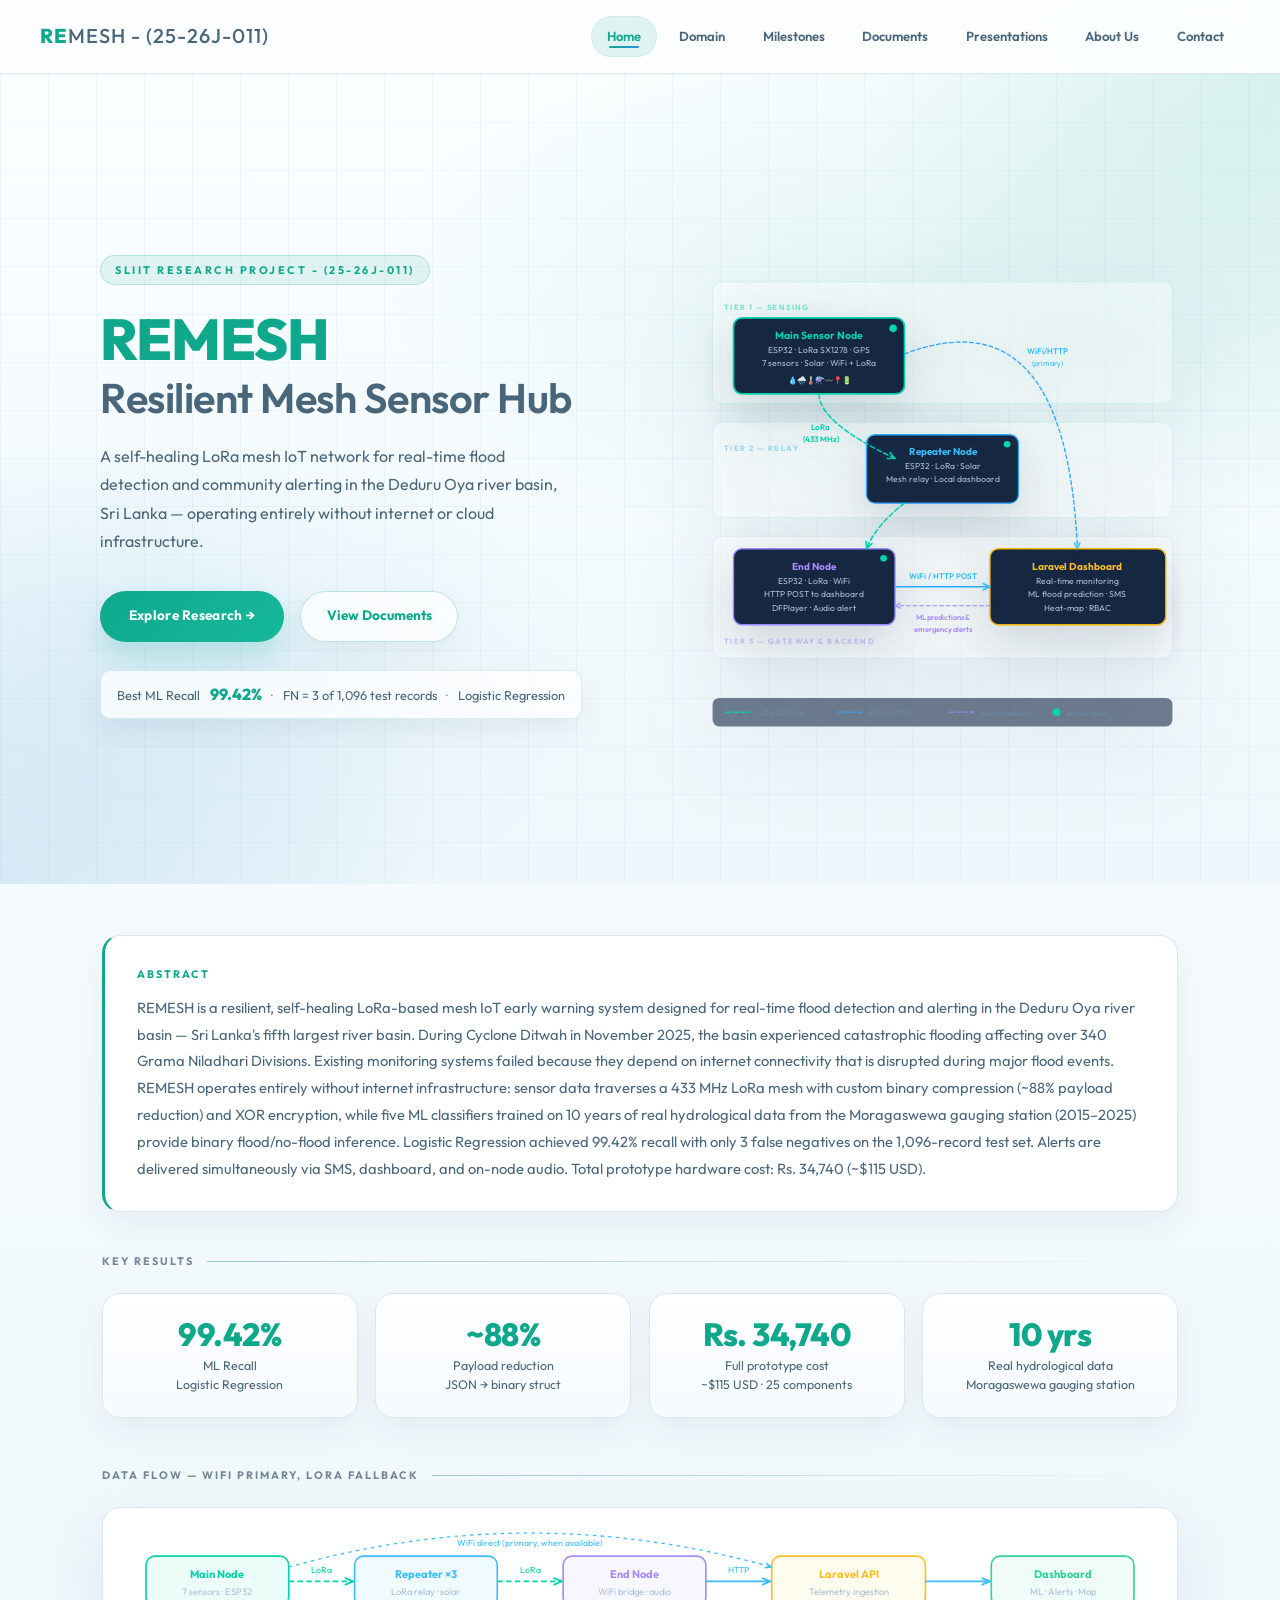
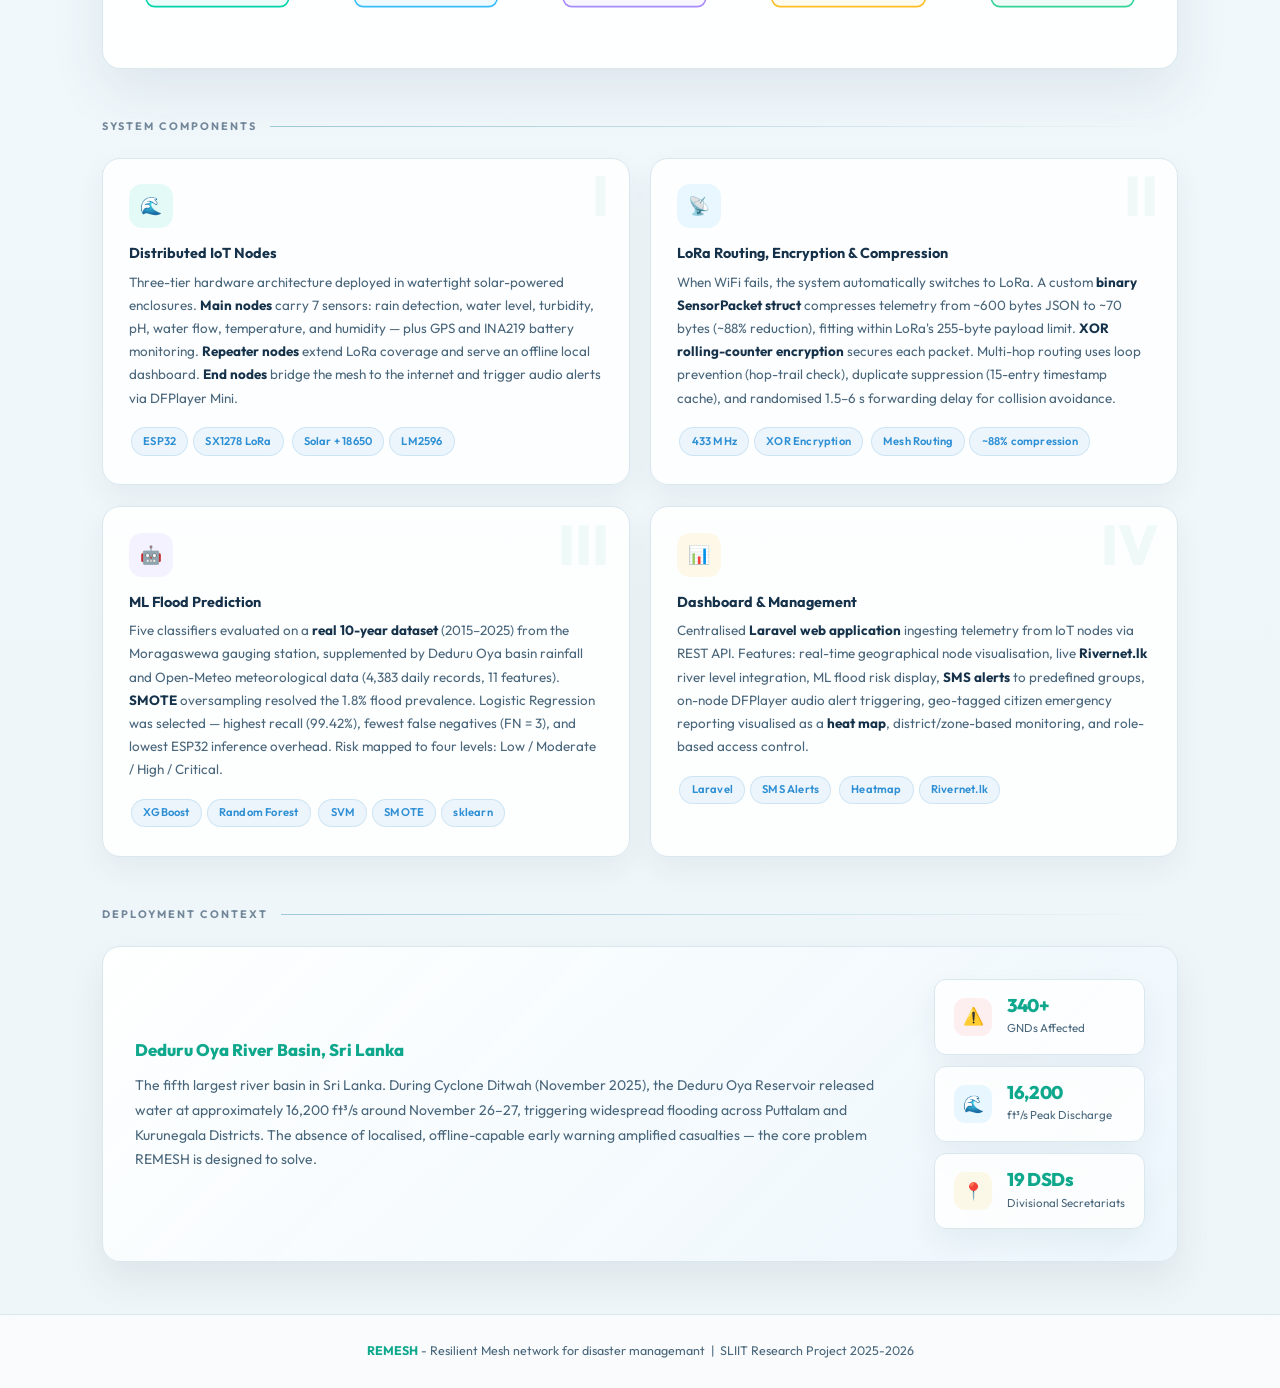
==== commit 69a6879b: "v3" ====
--- a/index.html
+++ b/index.html
@@ -168,6 +168,30 @@
   .comp-grid { grid-template-columns:1fr; }
   .hero { padding:4rem 1.5rem 3rem; }
 }
+@media (max-width:720px) {
+  .hero {
+    min-height: auto;
+    padding: 3.4rem 1.1rem 2.6rem;
+  }
+  .hero-inner { gap: 2rem; }
+  .hero-sub { font-size: 0.94rem; max-width: none; }
+  .hero-cta { flex-direction: column; align-items: stretch; }
+  .ml-badge {
+    width: 100%;
+    gap: 0.45rem;
+    justify-content: flex-start;
+    flex-wrap: wrap;
+    font-size: 0.76rem;
+  }
+  .stats-row { grid-template-columns: 1fr; }
+  .context-banner { padding: 1.25rem; gap: 1.2rem; }
+}
+@media (max-width:480px) {
+  .hero-eyebrow { font-size: 0.62rem; letter-spacing: 1.9px; }
+  .hero h1 { font-size: clamp(1.9rem, 10vw, 2.6rem); }
+  .hero h1 .line2 { font-size: 0.74em; }
+  .ml-badge { padding: 0.75rem 0.8rem; }
+}
 </style>
 </head>
 <body>
--- a/css/style.css
+++ b/css/style.css
@@ -39,7 +39,10 @@
   font-size:0.9375rem;
   line-height:1.72;
   -webkit-font-smoothing:antialiased;
-}
+  overflow-x:hidden;
+}
+a{word-break:break-word;}
+img,svg{max-width:100%;}
 
 /* NAV */
 nav{
@@ -68,9 +71,10 @@
   color:var(--teal);
   letter-spacing:1px;
   text-decoration:none;
+  flex-shrink:0;
 }
 .nav-logo span{color:var(--text2);font-weight:500;}
-nav ul{list-style:none;display:flex;gap:0.35rem;align-items:center;}
+nav ul{list-style:none;display:flex;gap:0.35rem;align-items:center;flex-wrap:wrap;justify-content:flex-end;}
 nav ul li a{
   position:relative;
   display:block;
@@ -166,7 +170,7 @@
 .page-header p{color:var(--text2);font-size:0.92rem;max-width:560px;line-height:1.75;}
 
 /* CONTAINER */
-.container{max-width:1080px;margin:0 auto;padding:3.2rem 2rem;}
+.container{max-width:1140px;margin:0 auto;padding:3.2rem 2rem;}
 
 /* SECTION TITLE */
 .section-title{
@@ -178,6 +182,7 @@
   color:var(--muted);
   display:flex;
   align-items:center;
+  flex-wrap:wrap;
   gap:0.8rem;
   margin-bottom:1.4rem;
   margin-top:0.5rem;
@@ -264,7 +269,7 @@
 .doc-link .doc-icon{width:40px;height:40px;border-radius:11px;background:rgba(15,168,141,0.1);display:flex;align-items:center;justify-content:center;font-size:1.1rem;flex-shrink:0;}
 .doc-link .doc-name{font-family:var(--font-head);font-weight:600;font-size:0.875rem;color:var(--text);}
 .doc-link .doc-meta{font-size:0.75rem;color:var(--muted);margin-top:2px;}
-.doc-link .doc-badge{margin-left:auto;font-size:0.68rem;padding:0.22rem 0.65rem;border-radius:20px;font-weight:700;flex-shrink:0;}
+.doc-link .doc-badge{margin-left:auto;font-size:0.68rem;padding:0.22rem 0.65rem;border-radius:20px;font-weight:700;flex-shrink:0;text-align:center;}
 .badge-ready{background:rgba(15,168,141,0.12);color:var(--teal);}
 .badge-pending{background:rgba(207,154,22,0.12);color:var(--amber);}
 
@@ -280,7 +285,7 @@
   margin-bottom:0.9rem;
   box-shadow:var(--shadow-soft);
 }
-.milestone-head{display:flex;align-items:center;gap:1rem;padding:1.1rem 1.5rem;cursor:pointer;transition:background 0.2s ease;}
+.milestone-head{display:flex;align-items:center;gap:1rem;padding:1.1rem 1.5rem;cursor:pointer;transition:background 0.2s ease;flex-wrap:wrap;}
 .milestone-head:hover{background:rgba(15,168,141,0.05);}
 .milestone-num{font-family:var(--font-head);font-weight:800;font-size:0.9rem;color:var(--teal);width:28px;flex-shrink:0;}
 .milestone-title{font-family:var(--font-head);font-weight:600;font-size:0.9rem;color:var(--text);flex:1;}
@@ -399,6 +404,7 @@
   padding:1.6rem;
   font-size:0.78rem;
   color:var(--text2);
+  line-height:1.8;
 }
 footer strong{color:var(--teal);}
 
@@ -457,10 +463,50 @@
   .tech-grid{grid-template-columns:repeat(2,1fr);}
   .page-header{padding:2.8rem 1.5rem 2.1rem;}
   .container{padding:2.2rem 1.2rem;}
+  .card,.abstract-box,.highlight-box,.problem-box{padding:1.35rem 1.2rem;}
+  .doc-link{align-items:flex-start;flex-wrap:wrap;}
+  .doc-link .doc-badge{margin-left:0;}
+  .milestone-head{padding:1rem 1.1rem;}
+  .milestone-body{padding:0 1.1rem 1.1rem;}
+  .milestone-title{width:100%;}
+  .milestone-date{order:4;}
+  .milestone-status{order:5;}
+  .slide-thumb{height:132px;}
+  footer{padding:1.35rem 1rem;font-size:0.75rem;}
 }
 
 @media(max-width:520px){
+  nav{padding:0 0.9rem;height:64px;}
+  .nav-logo{font-size:1rem;max-width:calc(100% - 52px);line-height:1.15;}
+  .nav-logo span{display:block;font-size:0.7rem;margin-top:0.15rem;}
+  nav ul{top:64px;left:0.75rem;right:0.75rem;}
+  .page-header{padding:2.35rem 1rem 1.8rem;}
+  .page-header h1{font-size:clamp(1.55rem, 8vw, 2.1rem);}
+  .page-header p{font-size:0.86rem;}
+  .container{padding:1.8rem 0.95rem;}
+  .section-title{font-size:0.63rem;gap:0.55rem;}
+  .section-title::after{width:100%;flex:none;}
+  .stat-card{padding:1.2rem 1rem;}
+  .stat-card .num{font-size:1.7rem;}
+  .stat-pill{padding:0.9rem 1rem;}
+  .doc-link{padding:0.95rem 1rem;}
+  .doc-link .doc-icon{width:36px;height:36px;}
+  .doc-link .doc-name{font-size:0.82rem;}
+  .doc-link .doc-meta{font-size:0.72rem;}
+  .obj-list li{padding:0.85rem 0.95rem;}
+  .method-step{padding:1rem;gap:0.9rem;}
+  .method-step .step-icon{width:38px;height:38px;}
+  .comp-card,.slide-info,.team-info{padding-left:1rem;padding-right:1rem;}
+  .slide-thumb{height:120px;}
   .tech-grid{grid-template-columns:1fr;}
+  footer{font-size:0.72rem;}
+}
+
+@media(max-width:390px){
+  .btn,.btn-outline{width:100%;justify-content:center;}
+  .milestone-meta{gap:0.7rem;}
+  .stat-pill{gap:0.7rem;}
+  .doc-link{gap:0.75rem;}
 }
 
 @media (prefers-reduced-motion: reduce){
